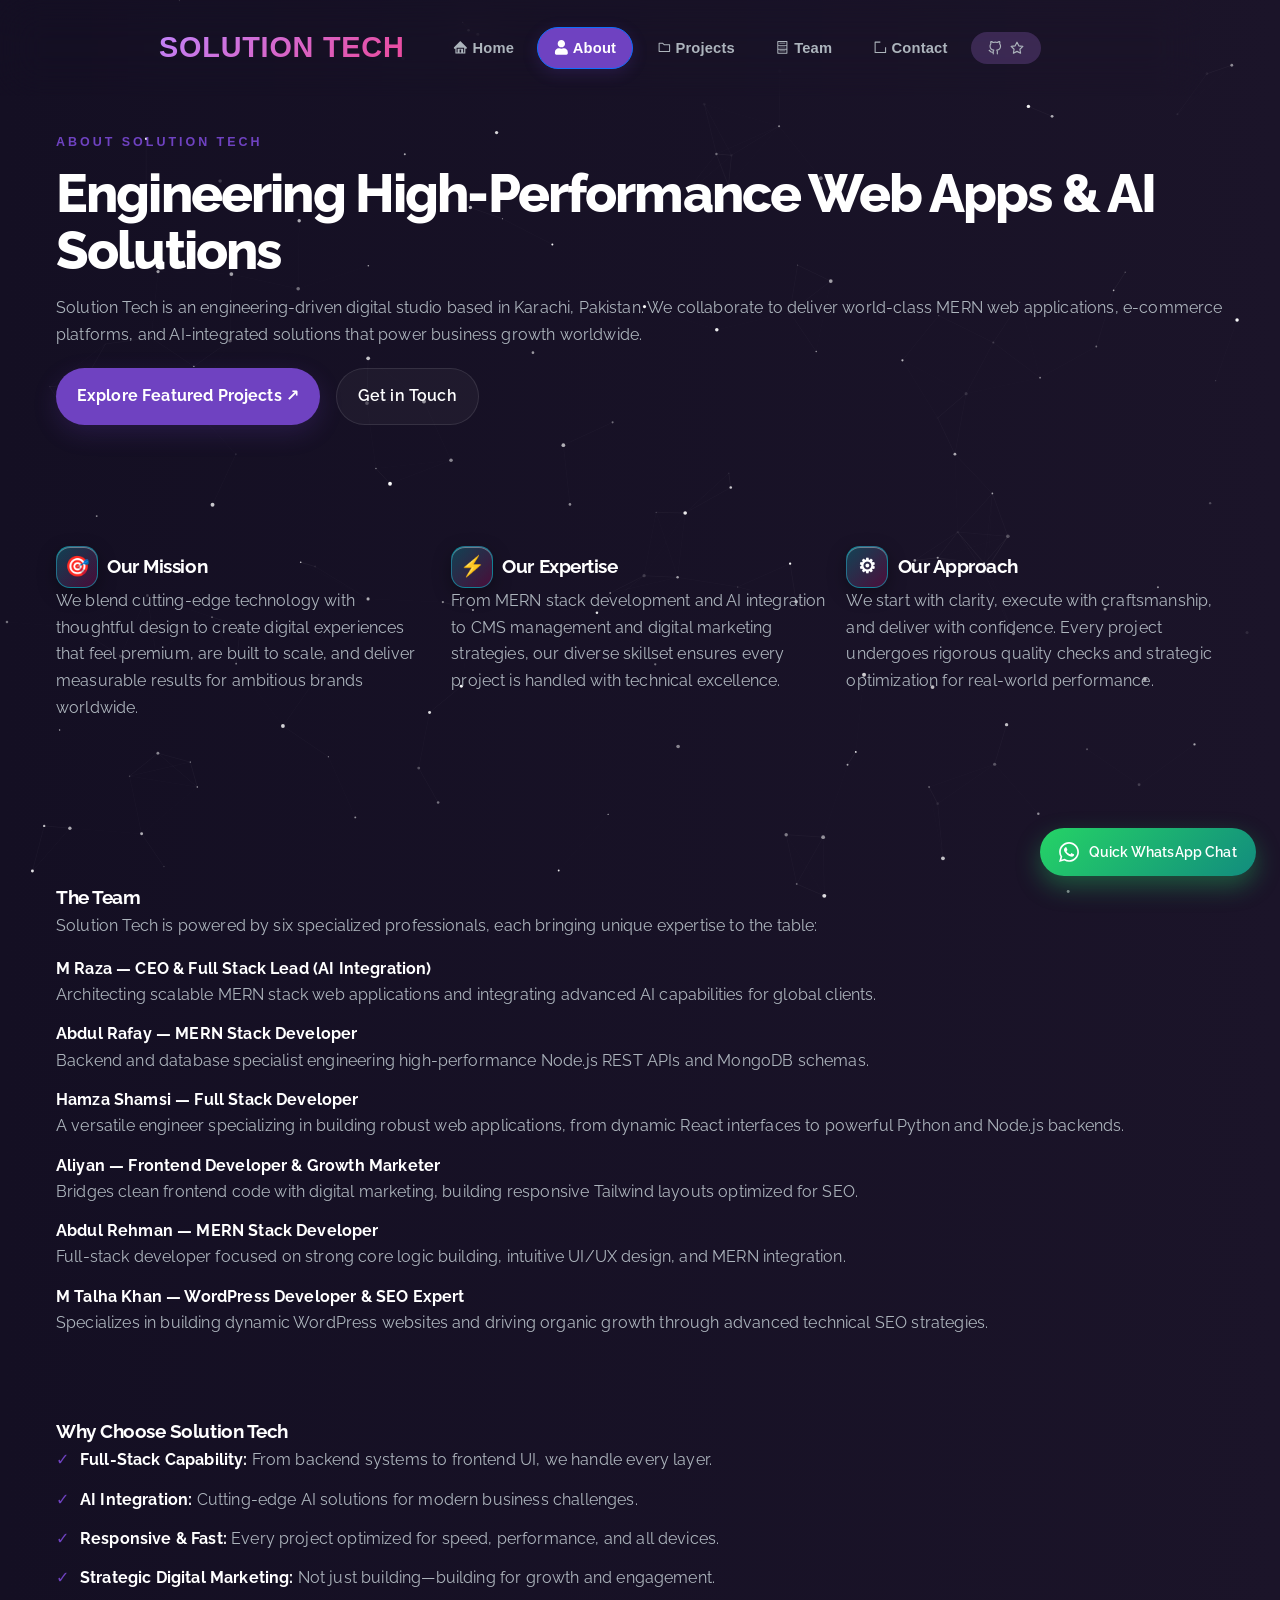
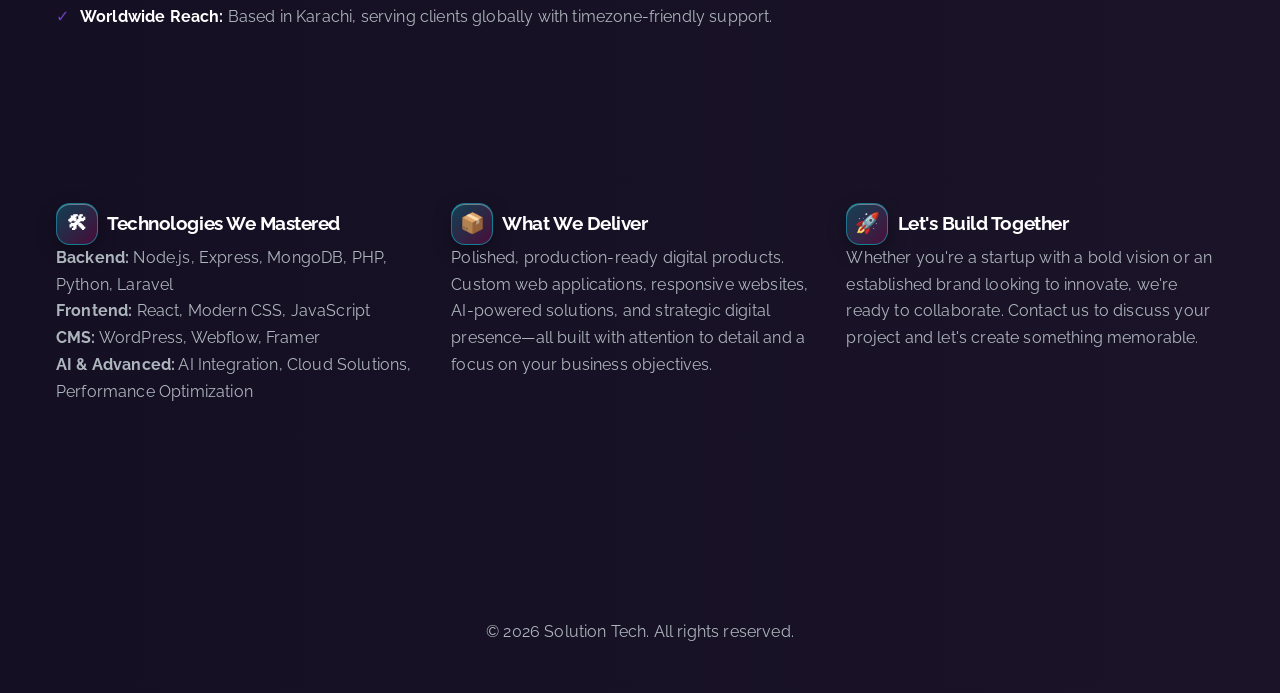
==== about.html @ 37e16cb3 "Major UI Overhaul: Premium SVGs, dynamic project screenshots, removed boxes, text updates" ====
<!DOCTYPE html>
<html lang="en">
  <head>
    <meta charset="UTF-8" />
    <meta name="viewport" content="width=device-width, initial-scale=1.0" />
    <meta name="description" content="Learn more about Solution Tech and the way we build thoughtful digital experiences." />
    <title>Solution Tech | About</title>
    <link rel="stylesheet" href="main-v2.css" />
  </head>
  <body>
    <canvas id="particleCanvas"></canvas>
    <div class="aurora aurora-one"></div>
    <div class="aurora aurora-two"></div>
    <div class="cursor-glow" aria-hidden="true"></div>

    <header class="site-header">
      <a href="index.html" class="brand">
        <span class="brand-text">Solution Tech</span>
      </a>
      <button class="mobile-nav-toggle" aria-label="Toggle navigation menu">
        <svg width="24" height="24" viewBox="0 0 24 24" fill="none" stroke="currentColor" stroke-width="2" stroke-linecap="round" stroke-linejoin="round"><line x1="3" y1="12" x2="21" y2="12"></line><line x1="3" y1="6" x2="21" y2="6"></line><line x1="3" y1="18" x2="21" y2="18"></line></svg>
      </button>
      <nav class="site-nav" aria-label="Primary navigation">
        <a href="index.html"><svg stroke="currentColor" fill="currentColor" stroke-width="0" viewBox="0 0 1024 1024" height="1em" width="1em" xmlns="http://www.w3.org/2000/svg" style="margin-bottom: -2px;"><path d="M946.5 505L560.1 118.8l-25.9-25.9a31.5 31.5 0 0 0-44.4 0L77.5 505a63.9 63.9 0 0 0-18.8 46c.4 35.2 29.7 63.3 64.9 63.3h42.5V940h691.8V614.3h43.4c17.1 0 33.2-6.7 45.3-18.8a63.6 63.6 0 0 0 18.7-45.3c0-17-6.7-33.1-18.8-45.2zM568 868H456V664h112v204zM704 868V614.3H320V868h-72V536h528v332h-72z"></path></svg> Home</a>
        <a href="about.html" class="active"><svg stroke="currentColor" fill="currentColor" stroke-width="0" viewBox="0 0 448 512" height="1em" width="1em" xmlns="http://www.w3.org/2000/svg" style="margin-bottom: -2px;"><path d="M224 256c70.7 0 128-57.3 128-128S294.7 0 224 0 96 57.3 96 128s57.3 128 128 128zm89.6 32h-16.7c-22.2 10.2-46.9 16-72.9 16s-50.6-5.8-72.9-16h-16.7C60.2 288 0 348.2 0 422.4V464c0 26.5 21.5 48 48 48h352c26.5 0 48-21.5 48-48v-41.6c0-74.2-60.2-134.4-134.4-134.4z"></path></svg> About</a>
        <a href="projects.html"><svg stroke="currentColor" fill="currentColor" stroke-width="0" viewBox="0 0 1024 1024" height="1em" width="1em" xmlns="http://www.w3.org/2000/svg" style="margin-bottom: -2px;"><path d="M880 298.4H521L403.7 186.2a8.15 8.15 0 0 0-5.5-2.2H144c-17.7 0-32 14.3-32 32v592c0 17.7 14.3 32 32 32h736c17.7 0 32-14.3 32-32V330.4c0-17.7-14.3-32-32-32zM840 768H184V256h188.5l119.6 114.4H840V768z"></path></svg> Projects</a>
        <a href="team.html"><svg stroke="currentColor" fill="currentColor" stroke-width="0" viewBox="0 0 1024 1024" height="1em" width="1em" xmlns="http://www.w3.org/2000/svg" style="margin-bottom: -2px;"><path d="M832 64H192c-17.7 0-32 14.3-32 32v832c0 17.7 14.3 32 32 32h640c17.7 0 32-14.3 32-32V96c0-17.7-14.3-32-32-32zm-600 72h560v208H232V136zm560 480H232V408h560v208zm0 272H232V680h560v208zM304 240h416v-48H304v48zm0 272h416v-48H304v48zm0 272h416v-48H304v48z"></path></svg> Team</a>
        <a href="contact.html"><svg stroke="currentColor" fill="currentColor" stroke-width="0" viewBox="0 0 1024 1024" height="1em" width="1em" xmlns="http://www.w3.org/2000/svg" style="margin-bottom: -2px;"><path d="M904 512h-56c-4.4 0-8 3.6-8 8v320H184V184h320c4.4 0 8-3.6 8-8v-56c0-4.4-3.6-8-8-8H144c-17.7 0-32 14.3-32 32v736c0 17.7 14.3 32 32 32h736c17.7 0 32-14.3 32-32V520c0-4.4-3.6-8-8-8z"></path></svg> Contact</a>
        <a href="https://github.com/raoraza12" target="_blank" class="fork-btn">
          <svg width="14" height="14" viewBox="0 0 24 24" fill="none" stroke="currentColor" stroke-width="2" stroke-linecap="round" stroke-linejoin="round"><path d="M9 19c-5 1.5-5-2.5-7-3m14 6v-3.87a3.37 3.37 0 0 0-.94-2.61c3.14-.35 6.44-1.54 6.44-7A5.44 5.44 0 0 0 20 4.77 5.07 5.07 0 0 0 19.91 1S18.73.65 16 2.48a13.38 13.38 0 0 0-7 0C6.27.65 5.09 1 5.09 1A5.07 5.07 0 0 0 5 4.77a5.44 5.44 0 0 0-1.5 3.78c0 5.42 3.3 6.61 6.44 7A3.37 3.37 0 0 0 9 18.13V22"></path></svg>
          <svg width="14" height="14" viewBox="0 0 24 24" fill="none" stroke="currentColor" stroke-width="2" stroke-linecap="round" stroke-linejoin="round"><polygon points="12 2 15.09 8.26 22 9.27 17 14.14 18.18 21.02 12 17.77 5.82 21.02 7 14.14 2 9.27 8.91 8.26 12 2"></polygon></svg>
        </a>
      </nav>
    </header>

    <main class="page-shell">
      <section class="reveal">
        <p class="eyebrow">About Solution Tech</p>
        <h1 class="page-title">Engineering High-Performance Web Apps & AI Solutions</h1>
        <p class="hero-text">Solution Tech is an engineering-driven digital studio based in Karachi, Pakistan. We collaborate to deliver world-class MERN web applications, e-commerce platforms, and AI-integrated solutions that power business growth worldwide.</p>
        <div class="hero-actions" style="margin-top: 1.2rem;">
          <a href="projects.html" class="btn btn-primary">Explore Featured Projects ↗</a>
          <a href="contact.html" class="btn btn-secondary">Get in Touch</a>
        </div>
      </section>

      <section class="info-grid reveal">
        <article class="info-card">
          <h3><span class="card-icon">🎯</span> Our Mission</h3>
          <p>We blend cutting-edge technology with thoughtful design to create digital experiences that feel premium, are built to scale, and deliver measurable results for ambitious brands worldwide.</p>
        </article>
        <article class="info-card">
          <h3><span class="card-icon">⚡</span> Our Expertise</h3>
          <p>From MERN stack development and AI integration to CMS management and digital marketing strategies, our diverse skillset ensures every project is handled with technical excellence.</p>
        </article>
        <article class="info-card">
          <h3><span class="card-icon">⚙</span> Our Approach</h3>
          <p>We start with clarity, execute with craftsmanship, and deliver with confidence. Every project undergoes rigorous quality checks and strategic optimization for real-world performance.</p>
        </article>
      </section>

      <section class="detail-section reveal">
        <article class="detail-card">
          <h3>The Team</h3>
          <p>Solution Tech is powered by six specialized professionals, each bringing unique expertise to the table:</p>
          <ul style="list-style: none; padding: 0; margin-top: 1rem; color: var(--muted);">
            <li style="margin-bottom: 0.8rem;"><strong style="color: var(--text);">M Raza — CEO & Full Stack Lead (AI Integration)</strong><br/>Architecting scalable MERN stack web applications and integrating advanced AI capabilities for global clients.</li>
            <li style="margin-bottom: 0.8rem;"><strong style="color: var(--text);">Abdul Rafay — MERN Stack Developer</strong><br/>Backend and database specialist engineering high-performance Node.js REST APIs and MongoDB schemas.</li>
            <li style="margin-bottom: 0.8rem;"><strong style="color: var(--text);">Hamza Shamsi — Full Stack Developer</strong><br/>A versatile engineer specializing in building robust web applications, from dynamic React interfaces to powerful Python and Node.js backends.</li>
            <li style="margin-bottom: 0.8rem;"><strong style="color: var(--text);">Aliyan — Frontend Developer & Growth Marketer</strong><br/>Bridges clean frontend code with digital marketing, building responsive Tailwind layouts optimized for SEO.</li>
            <li style="margin-bottom: 0.8rem;"><strong style="color: var(--text);">Abdul Rehman — MERN Stack Developer</strong><br/>Full-stack developer focused on strong core logic building, intuitive UI/UX design, and MERN integration.</li>
            <li><strong style="color: var(--text);">M Talha Khan — WordPress Developer & SEO Expert</strong><br/>Specializes in building dynamic WordPress websites and driving organic growth through advanced technical SEO strategies.</li>
          </ul>
        </article>
        <article class="detail-card">
          <h3>Why Choose Solution Tech</h3>
          <ul style="list-style: none; padding: 0; color: var(--muted);">
            <li style="margin-bottom: 0.8rem; padding-left: 1.5rem; position: relative;"><span style="position: absolute; left: 0; color: var(--accent);">✓</span> <strong style="color: var(--text);">Full-Stack Capability:</strong> From backend systems to frontend UI, we handle every layer.</li>
            <li style="margin-bottom: 0.8rem; padding-left: 1.5rem; position: relative;"><span style="position: absolute; left: 0; color: var(--accent);">✓</span> <strong style="color: var(--text);">AI Integration:</strong> Cutting-edge AI solutions for modern business challenges.</li>
            <li style="margin-bottom: 0.8rem; padding-left: 1.5rem; position: relative;"><span style="position: absolute; left: 0; color: var(--accent);">✓</span> <strong style="color: var(--text);">Responsive & Fast:</strong> Every project optimized for speed, performance, and all devices.</li>
            <li style="margin-bottom: 0.8rem; padding-left: 1.5rem; position: relative;"><span style="position: absolute; left: 0; color: var(--accent);">✓</span> <strong style="color: var(--text);">Strategic Digital Marketing:</strong> Not just building—building for growth and engagement.</li>
            <li style="margin-bottom: 0.8rem; padding-left: 1.5rem; position: relative;"><span style="position: absolute; left: 0; color: var(--accent);">✓</span> <strong style="color: var(--text);">Worldwide Reach:</strong> Based in Karachi, serving clients globally with timezone-friendly support.</li>
          </ul>
        </article>
      </section>

      <section class="info-grid reveal">
        <article class="info-card">
          <h3><span class="card-icon">🛠</span> Technologies We Mastered</h3>
          <p><strong>Backend:</strong> Node.js, Express, MongoDB, PHP, Python, Laravel<br/><strong>Frontend:</strong> React, Modern CSS, JavaScript<br/><strong>CMS:</strong> WordPress, Webflow, Framer<br/><strong>AI & Advanced:</strong> AI Integration, Cloud Solutions, Performance Optimization</p>
        </article>
        <article class="info-card">
          <h3><span class="card-icon">📦</span> What We Deliver</h3>
          <p>Polished, production-ready digital products. Custom web applications, responsive websites, AI-powered solutions, and strategic digital presence—all built with attention to detail and a focus on your business objectives.</p>
        </article>
        <article class="info-card">
          <h3><span class="card-icon">🚀</span> Let's Build Together</h3>
          <p>Whether you're a startup with a bold vision or an established brand looking to innovate, we're ready to collaborate. Contact us to discuss your project and let's create something memorable.</p>
        </article>
      </section>
    </main>

    <footer class="site-footer">
      <p>© <span id="year"></span> Solution Tech. All rights reserved.</p>
    </footer>

    <!-- Floating WhatsApp Button -->
    <a href="https://wa.me/923292179603?text=Hi%20Solution%20Tech,%20I%20want%20to%20discuss%20a%20project" target="_blank" class="whatsapp-float" aria-label="Chat on WhatsApp">
      <svg class="whatsapp-icon" viewBox="0 0 24 24">
        <path d="M.057 24l1.687-6.163c-1.041-1.804-1.588-3.849-1.587-5.946.003-6.556 5.338-11.891 11.893-11.891 3.181.001 6.167 1.24 8.413 3.488 2.245 2.248 3.481 5.236 3.48 8.414-.003 6.557-5.338 11.892-11.893 11.892-1.99-.001-3.951-.5-5.688-1.448l-6.305 1.654zm6.597-3.807c1.676.995 3.276 1.591 5.392 1.592 5.448 0 9.886-4.434 9.889-9.885.002-5.462-4.415-9.89-9.881-9.892-5.452 0-9.887 4.434-9.889 9.884-.001 2.225.651 3.891 1.746 5.634l-.999 3.648 3.742-.981zm11.387-5.464c-.074-.124-.272-.198-.57-.347-.297-.149-1.758-.868-2.031-.967-.272-.099-.47-.149-.669.149-.198.297-.768.967-.941 1.165-.173.198-.347.223-.644.074-.297-.149-1.255-.462-2.39-1.475-.883-.788-1.48-1.761-1.653-2.059-.173-.297-.018-.458.13-.606.134-.133.297-.347.446-.521.151-.172.2-.296.3-.495.099-.198.05-.372-.025-.521-.075-.148-.669-1.611-.916-2.206-.242-.579-.487-.501-.669-.51l-.57-.01c-.198 0-.52.074-.792.372s-1.04 1.016-1.04 2.479 1.065 2.876 1.213 3.074c.149.198 2.095 3.2 5.076 4.487.709.306 1.263.489 1.694.626.712.226 1.36.194 1.872.118.571-.085 1.758-.719 2.006-1.413.248-.695.248-1.29.173-1.414z"/>
      </svg>
      <span>Quick WhatsApp Chat</span>
    </a>

    <script src="app.js"></script>
  </body>
</html>
---- main-v2.css ----
@import url('https://fonts.googleapis.com/css2?family=Raleway:wght@300;400;500;600;700;800&display=swap');

:root {
  color-scheme: dark;
  --bg: #140f23;
  --bg-soft: rgba(255, 255, 255, 0.05);
  --panel: rgba(255, 255, 255, 0.03);
  --text: #ffffff;
  --muted: #adb5bd;
  --accent: #6f42c1;
  --accent-strong: #0d6efd;
  --accent-purple: #6f42c1;
  --border: rgba(255, 255, 255, 0.1);
  --border-glow: rgba(111, 66, 193, 0.2);
  --shadow: 0 10px 30px rgba(0, 0, 0, 0.4);
  --max-width: 1200px;
}

* {
  box-sizing: border-box;
  margin: 0;
  padding: 0;
}

html {
  scroll-behavior: smooth;
}

/* --- Smooth Custom Scrollbar --- */
::-webkit-scrollbar {
  width: 10px;
}
::-webkit-scrollbar-track {
  background: #030509;
}
::-webkit-scrollbar-thumb {
  background: linear-gradient(180deg, var(--accent), var(--accent-strong));
  border-radius: 999px;
  border: 2px solid var(--bg);
}
::-webkit-scrollbar-thumb:hover {
  background: var(--accent);
}

/* --- Smooth Reveal Animations --- */
.reveal {
  opacity: 0;
  transform: translateY(28px);
  transition: opacity 0.75s cubic-bezier(0.16, 1, 0.3, 1), transform 0.75s cubic-bezier(0.16, 1, 0.3, 1);
  will-change: opacity, transform;
}

.reveal.visible {
  opacity: 1;
  transform: translateY(0);
}

.hero-card,
.info-card,
.detail-card,
.project-card,
.team-card,
.contact-card {
  background: transparent;
  border: none;
  border: 1px solid var(--border);
  box-shadow: none;
  border-radius: 0;
  padding: 1.8rem 0.5rem;
  transition: transform 0.4s ease, border-color 0.4s ease;
}

.hero-card:hover,
.info-card:hover,
.detail-card:hover,
.project-card:hover,
.team-card:hover,
.contact-card:hover {
  transform: translateY(-4px);
  border-bottom-color: #00f2fe;
  background: transparent;
  box-shadow: none;
}

body {
  font-family: 'Raleway', system-ui, -apple-system, sans-serif;
  letter-spacing: 0.01em;
  -webkit-font-smoothing: antialiased;
  text-rendering: optimizeLegibility;
  padding-bottom: 1rem;
  background-image: linear-gradient(270deg, #1b1429, #140f23);
  color: var(--text);
  min-height: 100vh;
  line-height: 1.65;
  overflow-x: hidden;
  position: relative;
}

body::before,
body::after {
  content: none;
}

#particleCanvas {
  position: fixed;
  inset: 0;
  width: 100vw;
  height: 100vh;
  pointer-events: none;
  z-index: 0;
}

.aurora {
  display: none;
}

.aurora-one {
  width: 320px;
  height: 320px;
  background: rgba(0, 216, 255, 0.14);
  top: -8%;
  right: 6%;
}

.aurora-two {
  width: 360px;
  height: 360px;
  background: rgba(255, 94, 153, 0.1);
  bottom: -10%;
  left: -6%;
  animation-delay: 1.8s;
}

.cursor-glow {
  display: none;
}

.site-header,
.page-shell,
.site-footer {
  position: relative;
  z-index: 1;
}

.site-header {
  display: flex;
  justify-content: center;
  align-items: center;
  gap: 2rem;
  padding: 0.6rem 1.6rem;
  margin: 1.2rem auto 0;
  width: fit-content;
  max-width: min(var(--max-width), calc(100% - 2rem));
  position: sticky;
  top: 1.1rem;
  z-index: 100;
  border-radius: 999px;
  backdrop-filter: blur(22px);
  -webkit-backdrop-filter: blur(22px);
  background: rgba(6, 10, 20, 0.9);
  border: 1px solid rgba(0, 242, 254, 0.35);
  box-shadow: 0 20px 50px rgba(0, 0, 0, 0.6), 0 0 35px rgba(0, 242, 254, 0.2), inset 0 1px 0 rgba(255, 255, 255, 0.18);
  transition: all 0.35s cubic-bezier(0.16, 1, 0.3, 1);
}

.brand {
  display: inline-flex;
  align-items: center;
  gap: 0.75rem;
  font-weight: 800;
  letter-spacing: 0.05em;
  text-transform: uppercase;
  color: var(--text);
  text-decoration: none;
  font-size: 0.98rem;
  font-family: 'Space Grotesk', 'Outfit', sans-serif;
}

.brand-logo {
  width: 38px;
  height: 38px;
  object-fit: contain;
  border-radius: 10px;
  box-shadow: 0 6px 18px rgba(0, 242, 254, 0.3);
  transition: transform 0.3s ease;
}

.brand:hover .brand-logo {
  transform: rotate(-8deg) scale(1.1);
}

.site-nav {
  display: flex;
  align-items: center;
  gap: 0.4rem;
}

.site-nav a {
  color: var(--muted);
  text-decoration: none;
  padding: 0.5rem 1rem;
  border-radius: 999px;
  font-size: 0.92rem;
  font-weight: 600;
  font-family: 'Plus Jakarta Sans', sans-serif;
  transition: all 0.25s cubic-bezier(0.16, 1, 0.3, 1);
  border: 1px solid transparent;
}

.site-nav a:hover {
  color: var(--text);
  background: rgba(255, 255, 255, 0.08);
  border-color: rgba(0, 242, 254, 0.2);
  transform: translateY(-1px);
}

.site-nav a.active {
  color: #ffffff;
  background: var(--accent);
  border-color: var(--accent-strong);
  box-shadow: 0 4px 16px var(--border-glow);
}

.page-shell {
  width: min(var(--max-width), calc(100% - 2rem));
  margin: 0 auto;
  padding: 2.4rem 0 3rem;
  max-width: 100%;
}

.hero {
  display: grid;
  grid-template-columns: 1.15fr 0.85fr;
  gap: 2rem;
  align-items: center;
  min-height: 78vh;
  padding: 1rem 0 2rem;
  width: 100%;
}

.eyebrow,
.card-badge,
.project-tag,
.skill-tag {
  font-family: 'Space Grotesk', 'Plus Jakarta Sans', sans-serif;
  font-weight: 600;
}

.eyebrow {
  display: inline-block;
  font-size: 0.78rem;
  text-transform: uppercase;
  letter-spacing: 0.24em;
  color: var(--accent);
  margin-bottom: 0.8rem;
}

.hero h1,
.page-title {
  font-family: 'Raleway', sans-serif;
  font-size: clamp(2.1rem, 4.2vw, 3.3rem);
  line-height: 1.08;
  margin-bottom: 1rem;
  font-weight: 800;
  letter-spacing: -0.035em;
  color: #ffffff;
}

h1,
h2,
h3,
h4 {
  font-family: 'Raleway', sans-serif;
  font-weight: 700;
  letter-spacing: -0.025em;
}

p {
  font-size: 1rem;
  font-weight: 400;
}

.hero-text,
.info-card p,
.detail-card p,
.project-card p,
.team-card p,
.contact-card p,
.contact-card textarea,
.contact-card input {
  color: var(--muted);
  font-size: 1.02rem;
}

.hero-actions {
  display: flex;
  gap: 1rem;
  margin: 1.4rem 0 1.2rem;
  flex-wrap: wrap;
}

.btn {
  display: inline-flex;
  align-items: center;
  justify-content: center;
  padding: 0.9rem 1.3rem;
  min-height: 46px;
  border-radius: 999px;
  text-decoration: none;
  font-weight: 600;
  border: 1px solid transparent;
  transition: transform 0.22s ease, box-shadow 0.22s ease, border-color 0.22s ease, background 0.22s ease, filter 0.22s ease;
  will-change: transform, box-shadow;
}

.btn:hover {
  transform: translateY(-2px) scale(1.01);
  box-shadow: 0 10px 24px rgba(0, 216, 255, 0.16);
  filter: brightness(1.03);
}

.btn:focus-visible {
  outline: 2px solid rgba(0, 216, 255, 0.4);
  outline-offset: 3px;
}

.btn-primary {
  background: var(--accent);
  color: #ffffff;
  font-weight: 700;
  border: none;
  box-shadow: 0 8px 25px var(--border-glow);
}

.btn-primary:hover {
  background: var(--accent-strong);
}

.btn-secondary {
  border-color: var(--border);
  color: var(--text);
  background: rgba(255, 255, 255, 0.04);
}

.btn-secondary:hover {
  background: rgba(255, 255, 255, 0.08);
  border-color: var(--accent);
}

@keyframes buttonPulse {
  0%, 100% {
    box-shadow: 0 0 16px var(--border-glow);
  }
  50% {
    box-shadow: 0 0 24px rgba(111, 66, 193, 0.4);
  }
}

.hero-card,
.info-card,
.detail-card,
.project-card,
.team-card,
.contact-card {
  background: var(--panel);
  border: 1px solid var(--border);
  box-shadow: var(--shadow);
  border-radius: 24px;
  backdrop-filter: blur(16px);
  transition: transform 0.3s ease, box-shadow 0.3s ease, border-color 0.3s ease, background 0.3s ease;
}

.hero-card {
  padding: 1.7rem;
}

.hero-visual-card {
  padding: 0;
  overflow: hidden;
}

.hero-visual {
  display: block;
  width: 100%;
  height: 260px;
  object-fit: cover;
  border-bottom: 1px solid rgba(255, 255, 255, 0.08);
  filter: saturate(1.1) contrast(1.05);
}

.hero-visual-card {
  box-shadow: 0 20px 45px rgba(0, 0, 0, 0.35), 0 0 28px rgba(0, 216, 255, 0.12);
}

.hero-card-content {
  padding: 1.7rem;
}

.card-badge {
  display: inline-block;
  font-size: 0.76rem;
  text-transform: uppercase;
  letter-spacing: 0.22em;
  color: var(--accent);
  margin-bottom: 0.8rem;
}

.card-icon,
.project-icon,
.feature-icon {
  display: inline-flex;
  align-items: center;
  justify-content: center;
  width: 2.6rem;
  height: 2.6rem;
  border-radius: 14px;
  background: linear-gradient(135deg, rgba(0, 242, 254, 0.22), rgba(255, 0, 127, 0.22));
  border: 1px solid rgba(0, 242, 254, 0.4);
  color: #ffffff;
  box-shadow: 0 6px 18px rgba(0, 0, 0, 0.35), inset 0 1px 0 rgba(255, 255, 255, 0.35);
  font-size: 1.25rem;
  flex-shrink: 0;
  transition: transform 0.35s cubic-bezier(0.34, 1.56, 0.64, 1), border-color 0.35s ease, box-shadow 0.35s ease;
}

.project-card:hover .project-icon {
  transform: scale(1.18) rotate(-6deg);
  border-color: #00f2fe;
  box-shadow: 0 8px 22px rgba(0, 242, 254, 0.45), inset 0 1px 0 rgba(255, 255, 255, 0.5);
}

.card-media {
  display: block;
  width: 100%;
  height: 180px;
  object-fit: cover;
  border-radius: 16px;
  margin-bottom: 1rem;
  border: 1px solid rgba(255,255,255,0.08);
  filter: saturate(1.04) contrast(1.03) brightness(0.95);
}

.hero-card h3,
.info-card h3,
.project-card h3 {
  display: flex;
  align-items: center;
  gap: 0.6rem;
}

.feature-list {
  list-style: none;
  display: grid;
  gap: 0.75rem;
  margin-top: 1rem;
}

.feature-list li {
  padding-left: 1rem;
  position: relative;
}

.feature-list li::before {
  content: "✦";
  position: absolute;
  left: 0;
  color: var(--accent);
  font-size: 0.9rem;
}

.info-grid,
.project-grid,
.team-grid,
.stats-grid,
.services-grid,
.process-grid,
.testimonial-grid {
  display: grid;
  gap: 1.1rem;
  margin-top: 1.2rem;
}

.info-grid {
  grid-template-columns: repeat(3, minmax(0, 1fr));
}

.stats-grid {
  grid-template-columns: repeat(4, minmax(0, 1fr));
}

.services-grid {
  grid-template-columns: repeat(2, minmax(0, 1fr));
}

.process-grid {
  grid-template-columns: repeat(4, minmax(0, 1fr));
}

.testimonial-grid {
  grid-template-columns: repeat(2, minmax(0, 1fr));
}

.project-grid {
  grid-template-columns: repeat(auto-fit, minmax(280px, 1fr));
  align-items: stretch;
}

.team-grid {
  grid-template-columns: repeat(3, minmax(0, 1fr));
}

.info-card,
.project-card,
.team-card,
.detail-card,
.stat-card,
.service-card,
.process-card,
.testimonial-card {
  padding: 1.3rem;
  transition: transform 0.2s ease, border-color 0.2s ease;
}

.info-card:hover,
.project-card:hover,
.team-card:hover,
.detail-card:hover,
.stat-card:hover,
.service-card:hover,
.process-card:hover,
.testimonial-card:hover {
  transform: translateY(-3px);
  border-color: rgba(99, 231, 163, 0.38);
  box-shadow: 0 12px 32px rgba(0, 0, 0, 0.24), 0 0 20px rgba(99, 231, 163, 0.1), inset 0 1px 0 rgba(99, 231, 163, 0.16);
  background: rgba(0, 216, 255, 0.05);
}

.section-block,
.projects-intro,
.cta-banner {
  padding: 1.2rem 1.25rem 1.3rem;
  border: 1px solid var(--border);
  border-radius: 24px;
  background: linear-gradient(135deg, rgba(0, 216, 255, 0.14), rgba(255, 94, 153, 0.1));
  box-shadow: var(--shadow);
  margin-top: 1.4rem;
}

.section-header {
  margin-bottom: 0.7rem;
}

.section-header h2 {
  font-size: clamp(1.4rem, 2vw, 1.8rem);
}

.stat-card {
  text-align: center;
}

.stat-card strong {
  display: block;
  font-size: 1.5rem;
  color: var(--accent);
  margin-bottom: 0.25rem;
}

.service-card,
.process-card,
.testimonial-card {
  position: relative;
}

.process-card span {
  display: inline-block;
  font-size: 0.8rem;
  font-weight: 700;
  color: var(--accent);
  margin-bottom: 0.5rem;
  letter-spacing: 0.2em;
  text-transform: uppercase;
}

.testimonial-card p {
  margin-bottom: 0.8rem;
  font-style: italic;
}

.cta-banner {
  display: flex;
  align-items: center;
  justify-content: space-between;
  gap: 1rem;
  background: linear-gradient(135deg, rgba(0, 216, 255, 0.18), rgba(255, 94, 153, 0.14));
}

.projects-badges {
  display: flex;
  flex-wrap: wrap;
  gap: 0.55rem;
  margin-top: 1rem;
}

.project-pill {
  display: inline-flex;
  align-items: center;
  padding: 0.38rem 0.7rem;
  border-radius: 999px;
  font-size: 0.78rem;
  letter-spacing: 0.12em;
  text-transform: uppercase;
  color: var(--accent);
  background: rgba(0, 216, 255, 0.12);
  border: 1px solid rgba(0, 216, 255, 0.2);
}

.project-card {
  position: relative;
  overflow: hidden;
  display: flex;
  flex-direction: column;
  gap: 0.75rem;
  min-height: 100%;
}

.project-media-wrap {
  padding: 0.6rem;
  border-radius: 22px;
  background: linear-gradient(135deg, rgba(0,216,255,0.14), rgba(255,94,153,0.12));
  border: 1px solid rgba(255,255,255,0.1);
  margin-bottom: 0.55rem;
}

.project-media {
  display: block;
  width: 100%;
  height: 210px;
  object-fit: cover;
  border-radius: 16px;
  border: 1px solid rgba(255,255,255,0.12);
  box-shadow: 0 14px 30px rgba(0, 0, 0, 0.28), inset 0 1px 0 rgba(255,255,255,0.06);
  background: linear-gradient(135deg, rgba(0,216,255,0.08), rgba(255,94,153,0.08));
}

.project-card-featured {
  padding: 1rem;
}

.project-tech {
  font-size: 0.9rem;
  color: var(--muted);
  margin: 0.45rem 0 0.2rem;
  line-height: 1.6;
}

.project-tech strong {
  color: var(--text);
}

.project-card::before {
  content: "";
  position: absolute;
  inset: 0;
  background: linear-gradient(135deg, rgba(0, 216, 255, 0.14), transparent 45%, rgba(255, 94, 153, 0.12));
  pointer-events: none;
}

.project-card > * {
  position: relative;
  z-index: 1;
}

.project-tag {
  display: inline-block;
  font-size: 0.78rem;
  letter-spacing: 0.2em;
  text-transform: uppercase;
  color: var(--accent);
  margin-bottom: 0.2rem;
}

.project-card h3 {
  font-size: 1.08rem;
}

.project-card p {
  font-size: 0.95rem;
}

.project-card .project-link {
  margin-top: auto;
  font-weight: 600;
  color: var(--text);
  text-decoration: none;
  display: inline-flex;
  align-items: center;
  gap: 0.4rem;
  padding: 0.7rem 0.95rem;
  border-radius: 999px;
  background: linear-gradient(135deg, rgba(0,216,255,0.16), rgba(255,94,153,0.16));
  border: 1px solid rgba(255,255,255,0.12);
  width: fit-content;
  transition: transform 0.2s ease, box-shadow 0.2s ease, background 0.2s ease;
}

.project-card .project-link:hover {
  color: var(--accent-strong);
  transform: translateY(-2px);
  box-shadow: 0 8px 20px rgba(0, 0, 0, 0.2);
  background: linear-gradient(135deg, rgba(0,216,255,0.22), rgba(255,94,153,0.22));
}

.project-meta {
  margin-top: 0.95rem;
  color: var(--accent);
  font-size: 0.92rem;
}

.avatar {
  width: 46px;
  height: 46px;
  border-radius: 50%;
  display: grid;
  place-items: center;
  background: linear-gradient(135deg, var(--accent), var(--accent-strong));
  color: #07111d;
  font-weight: 700;
  margin-bottom: 0.9rem;
}

.avatar-logo {
  width: 46px;
  height: 46px;
  margin-bottom: 0.9rem;
  display: block;
  filter: drop-shadow(0 4px 12px rgba(74, 222, 128, 0.2));
  transition: transform 0.3s ease, filter 0.3s ease;
}

.team-card:hover .avatar-logo {
  transform: scale(1.1);
  filter: drop-shadow(0 6px 16px rgba(74, 222, 128, 0.25));
}

.role {
  color: var(--accent);
  margin: 0.15rem 0 0.45rem;
  font-weight: 600;
}

.detail-section {
  display: grid;
  gap: 1.2rem;
  grid-template-columns: 1.15fr 0.85fr;
  margin-top: 1rem;
}

.contact-card {
  padding: 1.4rem;
}

form {
  display: grid;
  gap: 1rem;
}

select {
  width: 100%;
  padding: 0.88rem 1rem;
  border-radius: 14px;
  border: 1px solid var(--border);
  background: rgba(15, 23, 42, 0.95);
  color: var(--text);
  font: inherit;
  font-size: 0.98rem;
  transition: border-color 0.2s ease, box-shadow 0.2s ease;
  cursor: pointer;
}

select:focus {
  outline: 2px solid rgba(0, 242, 254, 0.28);
  border-color: var(--accent);
  box-shadow: 0 0 0 4px rgba(0, 242, 254, 0.12);
}

.contact-info-block {
  display: flex;
  flex-direction: column;
  gap: 1.1rem;
  margin-top: 1rem;
}

.contact-info-item {
  display: flex;
  align-items: flex-start;
  gap: 1rem;
  padding: 1.1rem;
  border-radius: 18px;
  background: rgba(255, 255, 255, 0.03);
  border: 1px solid rgba(0, 242, 254, 0.18);
  transition: transform 0.3s ease, border-color 0.3s ease, box-shadow 0.3s ease;
}

.contact-info-item:hover {
  transform: translateY(-3px);
  border-color: #00f2fe;
  box-shadow: 0 10px 24px rgba(0, 0, 0, 0.3), 0 0 16px rgba(0, 242, 254, 0.15);
}

input,
textarea {
  width: 100%;
  padding: 0.88rem 1rem;
  border-radius: 14px;
  border: 1px solid var(--border);
  background: rgba(255,255,255,0.05);
  color: var(--text);
  font: inherit;
  font-size: 0.98rem;
  transition: border-color 0.2s ease, box-shadow 0.2s ease, background 0.2s ease;
}

input:focus,
textarea:focus {
  outline: 2px solid rgba(125,211,252,0.28);
  border-color: var(--accent);
  box-shadow: 0 0 0 4px rgba(0, 216, 255, 0.12);
  background: rgba(255,255,255,0.07);
}

.site-footer {
  padding: 0.8rem 0 2rem;
  color: var(--muted);
  text-align: center;
  width: min(var(--max-width), calc(100% - 2rem));
  margin: 0 auto;
}

.form-status {
  min-height: 1.2rem;
  margin-bottom: 0.8rem;
  font-size: 0.94rem;
  color: var(--muted);
}

.form-status.loading {
  color: var(--accent);
}

.form-status.success {
  color: #7cf2b4;
}

.form-status.error {
  color: #ff8a8a;
}

.btn:disabled {
  opacity: 0.75;
  cursor: wait;
}

.reveal {
  opacity: 0;
  transform: translateY(18px);
  transition: opacity 0.65s ease, transform 0.65s ease;
  will-change: opacity, transform;
}

.reveal.visible {
  opacity: 1;
  transform: translateY(0);
}

@keyframes driftGlow {
  0% { 
    transform: translate3d(0, 0, 0) scale(1);
    filter: blur(70px) brightness(0.9);
  }
  50% { 
    transform: translate3d(15px, -25px, 0) scale(1.08);
    filter: blur(70px) brightness(1.1);
  }
  100% { 
    transform: translate3d(0, 0, 0) scale(1);
    filter: blur(70px) brightness(0.9);
  }
}

@keyframes pulseAurora {
  0%, 100% { 
    transform: scale(1) rotate(0deg); 
    opacity: 0.28; 
  }
  25% { 
    transform: scale(1.1) rotate(90deg); 
    opacity: 0.35; 
  }
  50% { 
    transform: scale(1.15) rotate(180deg); 
    opacity: 0.32; 
  }
  75% { 
    transform: scale(1.1) rotate(270deg); 
    opacity: 0.35; 
  }
}

@keyframes neonFlicker {
  0%, 100% { 
    box-shadow: 0 0 10px rgba(0, 216, 255, 0.3), 0 0 20px rgba(255, 94, 153, 0.12);
  }
  50% { 
    box-shadow: 0 0 20px rgba(0, 216, 255, 0.45), 0 0 30px rgba(255, 94, 153, 0.2);
  }
}

@keyframes floatingParticle {
  0% { 
    transform: translateY(0) translateX(0);
    opacity: 0;
  }
  10% {
    opacity: 1;
  }
  90% {
    opacity: 1;
  }
  100% { 
    transform: translateY(-100px) translateX(50px);
    opacity: 0;
  }
}

@media (max-width: 900px) {
  .hero,
  .detail-section,
  .info-grid,
  .project-grid,
  .team-grid,
  .stats-grid,
  .services-grid,
  .process-grid,
  .testimonial-grid {
    grid-template-columns: 1fr;
  }

  .hero {
    min-height: auto;
    padding-top: 1.2rem;
  }

  .hero-visual {
    height: 220px;
  }

  .cta-banner {
    flex-direction: column;
    align-items: flex-start;
  }
}

@media (max-width: 640px) {
  .site-header {
    flex-direction: column;
    gap: 0.7rem;
    padding: 0.95rem 1rem;
    border-radius: 20px;
    top: 0.5rem;
  }

  .brand {
    justify-content: center;
    width: 100%;
  }

  .site-nav {
    justify-content: center;
    gap: 0.2rem;
    width: 100%;
  }

  .site-nav a {
    padding: 0.42rem 0.68rem;
    font-size: 0.93rem;
  }

  .page-shell {
    padding-top: 1.4rem;
    width: min(var(--max-width), calc(100% - 1.2rem));
  }

  .hero-actions {
    flex-direction: column;
    align-items: stretch;
  }

  .btn {
    width: 100%;
  }

  .hero-card,
  .info-card,
  .detail-card,
  .project-card,
  .team-card,
  .contact-card,
  .stat-card,
  .service-card,
  .process-card,
  .testimonial-card,
  .section-block,
  .projects-intro,
  .cta-banner {
    border-radius: 20px;
  }

  .cursor-glow {
    display: none;
  }
}

/* ==========================================================================
   NEW ENHANCEMENTS: Tech Marquee, Project Filters, Case Study Modal, Floating WA
   ========================================================================== */

/* --- 3D Tech Marquee Ticker --- */
.tech-marquee-section {
  margin-top: 2.2rem;
  padding: 1.6rem 0;
  overflow: hidden;
  border-top: 1px solid rgba(0, 242, 254, 0.3);
  border-bottom: 1px solid rgba(255, 0, 127, 0.3);
  background: linear-gradient(135deg, rgba(6, 11, 24, 0.7), rgba(12, 18, 36, 0.7));
  backdrop-filter: blur(4px);
  border-radius: 28px;
  position: relative;
  box-shadow: inset 0 1px 0 rgba(255, 255, 255, 0.1), 0 12px 40px rgba(0, 0, 0, 0.5);
}

.tech-marquee-track {
  display: flex;
  gap: 2rem;
  width: max-content;
  align-items: center;
  perspective: 1000px;
  animation: marqueeScroll 24s linear infinite;
}

.tech-marquee-track:hover {
  animation-play-state: paused;
}

.tech-tag-pill {
  display: inline-flex;
  align-items: center;
  justify-content: center;
  width: 70px;
  height: 70px;
  border-radius: 22px;
  background: linear-gradient(135deg, rgba(255, 255, 255, 0.08), rgba(255, 255, 255, 0.02));
  border: 1px solid rgba(0, 242, 254, 0.3);
  /* backdrop-filter: blur(16px); removed for perf */
  box-shadow: 0 10px 25px rgba(0, 0, 0, 0.4), inset 0 1px 0 rgba(255, 255, 255, 0.25), 0 0 15px rgba(0, 242, 254, 0.1);
  transition: all 0.35s cubic-bezier(0.34, 1.56, 0.64, 1);
  cursor: pointer;
  flex-shrink: 0;
  transform-style: preserve-3d;
}

.tech-tag-pill svg {
  width: 38px;
  height: 38px;
  filter: drop-shadow(0 6px 12px rgba(0, 0, 0, 0.4));
  transition: transform 0.35s ease, filter 0.35s ease;
}

.tech-tag-pill:hover {
  border-color: #00f2fe;
  transform: translateY(-8px) rotateX(10deg) rotateY(-10deg) scale(1.2);
  background: linear-gradient(135deg, rgba(0, 242, 254, 0.25), rgba(255, 0, 127, 0.2));
  box-shadow: 0 20px 40px rgba(0, 242, 254, 0.4), 0 0 25px rgba(255, 0, 127, 0.3), inset 0 1px 0 rgba(255, 255, 255, 0.4);
}

.tech-tag-pill:hover svg {
  transform: translateZ(15px) scale(1.1);
  filter: drop-shadow(0 10px 20px rgba(0, 242, 254, 0.6));
}

@keyframes marqueeScroll {
  0% { transform: translateX(0); }
  100% { transform: translateX(-50%); }
}

/* --- Project Category Filters --- */
.filter-bar {
  display: flex;
  flex-wrap: wrap;
  gap: 0.6rem;
  margin: 1.5rem 0 2rem;
  justify-content: center;
}

.filter-btn {
  padding: 0.55rem 1.2rem;
  border-radius: 999px;
  border: 1px solid var(--border);
  background: rgba(255, 255, 255, 0.04);
  color: var(--muted);
  font-size: 0.9rem;
  font-weight: 600;
  cursor: pointer;
  transition: all 0.25s ease;
}

.filter-btn:hover {
  color: var(--text);
  background: rgba(255, 255, 255, 0.08);
  border-color: rgba(0, 216, 255, 0.3);
}

.filter-btn.active {
  color: #051018;
  background: linear-gradient(135deg, #00d8ff, #ff5e99);
  border-color: transparent;
  box-shadow: 0 0 16px rgba(0, 216, 255, 0.3);
}

/* --- Case Study Modal --- */
.modal-overlay {
  position: fixed;
  inset: 0;
  background: rgba(4, 7, 14, 0.85);
  backdrop-filter: blur(12px);
  z-index: 999;
  display: grid;
  place-items: center;
  padding: 1.5rem;
  opacity: 0;
  visibility: hidden;
  transition: opacity 0.3s ease, visibility 0.3s ease;
}

.modal-overlay.active {
  opacity: 1;
  visibility: visible;
}

.modal-card {
  background: linear-gradient(135deg, rgba(12, 18, 32, 0.98), rgba(20, 28, 48, 0.98));
  border: 1px solid var(--border);
  box-shadow: 0 25px 60px rgba(0, 0, 0, 0.6), 0 0 30px rgba(0, 216, 255, 0.15);
  border-radius: 24px;
  width: min(720px, 100%);
  max-height: 88vh;
  overflow-y: auto;
  padding: 2rem;
  position: relative;
  transform: translateY(20px) scale(0.96);
  transition: transform 0.3s cubic-bezier(0.16, 1, 0.3, 1);
}

.modal-overlay.active .modal-card {
  transform: translateY(0) scale(1);
}

.modal-close {
  position: absolute;
  top: 1.2rem;
  right: 1.2rem;
  width: 36px;
  height: 36px;
  border-radius: 50%;
  border: 1px solid rgba(255, 255, 255, 0.15);
  background: rgba(255, 255, 255, 0.06);
  color: var(--text);
  font-size: 1.2rem;
  display: grid;
  place-items: center;
  cursor: pointer;
  transition: all 0.2s ease;
}

.modal-close:hover {
  background: rgba(255, 94, 153, 0.25);
  border-color: var(--accent-strong);
  color: #fff;
}

.modal-body {
  display: flex;
  flex-direction: column;
  gap: 1.2rem;
  margin-top: 0.5rem;
}

.modal-media {
  width: 100%;
  height: 240px;
  object-fit: cover;
  border-radius: 16px;
  border: 1px solid rgba(255, 255, 255, 0.1);
}

.modal-highlights {
  list-style: none;
  display: grid;
  gap: 0.6rem;
  margin: 0.5rem 0;
}

.modal-highlights li {
  padding-left: 1.4rem;
  position: relative;
  color: var(--muted);
  font-size: 0.95rem;
}

.modal-highlights li::before {
  content: "✓";
  position: absolute;
  left: 0;
  color: var(--accent);
  font-weight: bold;
}

/* --- Floating WhatsApp Button --- */
.whatsapp-float {
  position: fixed;
  bottom: 1.5rem;
  right: 1.5rem;
  z-index: 90;
  display: flex;
  align-items: center;
  gap: 0.6rem;
  padding: 0.75rem 1.2rem;
  border-radius: 999px;
  background: linear-gradient(135deg, #25D366, #128C7E);
  color: #ffffff;
  font-weight: 600;
  font-size: 0.9rem;
  text-decoration: none;
  box-shadow: 0 10px 25px rgba(37, 211, 102, 0.35);
  transition: transform 0.25s ease, box-shadow 0.25s ease;
}

.whatsapp-float:hover {
  transform: translateY(-3px) scale(1.03);
  box-shadow: 0 14px 32px rgba(37, 211, 102, 0.5);
}

.whatsapp-icon {
  width: 20px;
  height: 20px;
  fill: currentColor;
}

/* --- Team Social & Skills Badges --- */
.team-skills {
  display: flex;
  flex-wrap: wrap;
  gap: 0.4rem;
  margin: 0.8rem 0 0.4rem;
}

.skill-tag {
  font-size: 0.75rem;
  padding: 0.2rem 0.6rem;
  border-radius: 999px;
  background: rgba(0, 216, 255, 0.1);
  border: 1px solid rgba(0, 216, 255, 0.2);
  color: var(--accent);
}

.team-socials {
  display: flex;
  gap: 0.6rem;
  margin-top: 0.8rem;
}

.social-link {
  font-size: 0.82rem;
  color: var(--muted);
  text-decoration: none;
  padding: 0.3rem 0.7rem;
  border-radius: 8px;
  background: rgba(255, 255, 255, 0.05);
  border: 1px solid rgba(255, 255, 255, 0.1);
  transition: all 0.2s ease;
}

.social-link:hover {
  color: var(--text);
  border-color: var(--accent);
  background: rgba(0, 216, 255, 0.12);
}

/* --- Mobile Menu Drawer Toggle --- */
.mobile-nav-toggle {
  display: none;
  background: none;
  border: 1px solid var(--border);
  color: var(--text);
  padding: 0.5rem;
  border-radius: 12px;
  cursor: pointer;
}

@media (max-width: 768px) {
  .site-header {
    width: min(var(--max-width), calc(100% - 1.2rem));
    justify-content: space-between;
    border-radius: 24px;
    padding: 0.75rem 1.1rem;
    position: sticky;
    top: 0.6rem;
  }

  .mobile-nav-toggle {
    display: flex;
    align-items: center;
    justify-content: center;
    background: rgba(255, 255, 255, 0.06);
    border: 1px solid var(--border);
    color: var(--text);
    padding: 0.55rem;
    border-radius: 12px;
    cursor: pointer;
    transition: background 0.2s ease, border-color 0.2s ease;
  }

  .mobile-nav-toggle:hover {
    background: rgba(0, 242, 254, 0.15);
    border-color: #00f2fe;
  }

  .site-nav {
    display: none;
    width: 100%;
    flex-direction: column;
    gap: 0.4rem;
    padding-top: 0.9rem;
    border-top: 1px solid rgba(0, 242, 254, 0.2);
    margin-top: 0.6rem;
  }

  .site-nav.open {
    display: flex;
  }

  .site-nav a {
    width: 100%;
    text-align: center;
    padding: 0.65rem 1rem;
    font-size: 1rem;
  }
}

/* ==========================================================================
   OPTION A: Borderless Interactive Split Rows Layout Styles
   ========================================================================== */
.project-split-list {
  display: flex;
  flex-direction: column;
  gap: 3.5rem;
  margin-top: 2.2rem;
}

.project-row {
  display: grid;
  grid-template-columns: 1fr 1fr;
  align-items: center;
  gap: 3.5rem;
  padding-bottom: 3.5rem;
  border-bottom: 1px solid rgba(0, 242, 254, 0.16);
  transition: opacity 0.5s ease, transform 0.5s ease;
}

.project-row:last-child {
  border-bottom: none;
}

.project-row:nth-child(even) .project-row-media {
  order: 2;
}

.project-row-media {
  position: relative;
  border-radius: 20px;
  overflow: hidden;
  border: 1px solid rgba(0, 242, 254, 0.28);
  box-shadow: 0 20px 45px rgba(0, 0, 0, 0.4), 0 0 28px rgba(0, 242, 254, 0.14);
  transition: transform 0.4s cubic-bezier(0.16, 1, 0.3, 1), border-color 0.4s ease, box-shadow 0.4s ease;
  background: rgba(8, 12, 24, 0.6);
}

.project-row:hover .project-row-media {
  transform: translateY(-6px) scale(1.015);
  border-color: #00f2fe;
  box-shadow: 0 25px 55px rgba(0, 0, 0, 0.55), 0 0 38px rgba(0, 242, 254, 0.28);
}

.project-row-img {
  display: block;
  width: 100%;
  height: 330px;
  object-fit: cover;
  transition: transform 0.6s cubic-bezier(0.16, 1, 0.3, 1);
}

.project-row:hover .project-row-img {
  transform: scale(1.05);
}

.project-row-content {
  display: flex;
  flex-direction: column;
  gap: 0.9rem;
}

.project-row-title {
  display: flex;
  align-items: center;
  gap: 0.8rem;
  font-size: clamp(1.5rem, 2.5vw, 2.1rem);
  font-weight: 700;
  color: var(--text);
  margin-top: 0.2rem;
}

.project-row-desc {
  font-size: 1.05rem;
  line-height: 1.7;
  color: var(--muted);
}

.project-row-actions {
  display: flex;
  gap: 0.75rem;
  margin-top: 0.6rem;
  flex-wrap: wrap;
}

@media (max-width: 900px) {
  .project-row {
    grid-template-columns: 1fr;
    gap: 1.8rem;
    padding-bottom: 2.5rem;
  }
  .project-row:nth-child(even) .project-row-media {
    order: 0;
  }
  .project-row-img {
    height: 230px;
  }
}

/* ==========================================================================
   MASTER 100% BORDERLESS CARDS & COMPREHENSIVE MOBILE RESPONSIVE ENGINE
   ========================================================================== */

/* 1. Master Site-Wide Glassmorphic Card Borders Restore */
.hero-card,
.info-card,
.detail-card,
.project-card,
.team-card,
.contact-card,
.stat-card,
.service-card,
.process-card,
.testimonial-card,
.panel,
.section-block,
.projects-intro,
.cta-banner,
.tech-pill-card {
  background: rgba(10, 16, 30, 0.75) !important;
  border: 1px solid rgba(0, 242, 254, 0.28) !important;
  border-radius: 22px !important;
  box-shadow: 0 15px 35px rgba(0, 0, 0, 0.4), 0 0 20px rgba(0, 242, 254, 0.12) !important;
  backdrop-filter: blur(6px) !important;
  -webkit-backdrop-filter: blur(6px) !important;
  padding: 1.5rem !important;
  transition: transform 0.35s ease, border-color 0.35s ease, box-shadow 0.35s ease, background 0.35s ease !important;
}

.hero-card:hover,
.info-card:hover,
.detail-card:hover,
.project-card:hover,
.team-card:hover,
.contact-card:hover,
.stat-card:hover,
.service-card:hover,
.process-card:hover,
.testimonial-card:hover,
.panel:hover,
.section-block:hover,
.projects-intro:hover,
.cta-banner:hover,
.tech-pill-card:hover {
  transform: translateY(-5px) scale(1.01) !important;
  border-color: #00f2fe !important;
  background: rgba(14, 22, 42, 0.85) !important;
  box-shadow: 0 22px 48px rgba(0, 0, 0, 0.55), 0 0 32px rgba(0, 242, 254, 0.25) !important;
}

/* 2. Comprehensive Mobile & Tablet Responsiveness Pass */
@media (max-width: 900px) {
  .reveal {
    opacity: 1 !important;
    transform: none !important;
  }

  .hero-card,
  .info-card,
  .detail-card,
  .project-card,
  .team-card,
  .contact-card,
  .site-header {
    backdrop-filter: blur(8px) !important;
    -webkit-backdrop-filter: blur(8px) !important;
  }

  .hero {
    grid-template-columns: 1fr !important;
    gap: 2rem !important;
    padding: 1rem 0 !important;
    min-height: auto !important;
    text-align: center !important;
  }

  .hero-actions {
    justify-content: center !important;
  }

  .info-grid,
  .stats-grid,
  .services-grid,
  .process-grid,
  .testimonial-grid,
  .team-grid,
  .detail-section {
    grid-template-columns: 1fr !important;
    gap: 1.6rem !important;
  }

  .page-shell {
    width: calc(100% - 1.5rem) !important;
    padding: 1.5rem 0 2rem !important;
  }

  .page-title,
  .hero h1 {
    font-size: clamp(1.8rem, 6vw, 2.6rem) !important;
  }

  .hero-text {
    font-size: 1.02rem !important;
  }
}

@media (max-width: 480px) {
  .site-header {
    width: calc(100% - 1rem) !important;
    padding: 0.55rem 0.9rem !important;
    top: 0.4rem !important;
  }

  .brand {
    font-size: 0.85rem !important;
  }

  .brand-logo {
    width: 32px !important;
    height: 32px !important;
  }

  .btn {
    width: 100% !important;
    padding: 0.8rem 1rem !important;
    font-size: 0.92rem !important;
  }

  .hero-actions {
    flex-direction: column !important;
    width: 100% !important;
  }

  .project-row-img {
    height: 190px !important;
  }

  .modal-content {
    width: 94% !important;
    padding: 1.2rem !important;
  }
}
/* --- M Abdullah Theme Additions --- */
.hero {
  align-items: center;
  padding-top: 5rem;
}

.brand-text {
  font-size: 1.8rem;
  font-weight: 800;
  color: #c084fc;
  background: linear-gradient(135deg, #c084fc, #ec4899);
  -webkit-background-clip: text;
  -webkit-text-fill-color: transparent;
}

.hero-greeting {
  font-size: 2.5rem;
  font-weight: 600;
  margin-bottom: 0.5rem;
  color: #ffffff;
}

.wave {
  display: inline-block;
  animation: wave-animation 2.5s infinite;
  transform-origin: 70% 70%;
}

@keyframes wave-animation {
  0% { transform: rotate(0.0deg) }
  10% { transform: rotate(14.0deg) }
  20% { transform: rotate(-8.0deg) }
  30% { transform: rotate(14.0deg) }
  40% { transform: rotate(-4.0deg) }
  50% { transform: rotate(10.0deg) }
  60% { transform: rotate(0.0deg) }
  100% { transform: rotate(0.0deg) }
}

.hero-name {
  font-size: 3.5rem !important;
  font-weight: 800;
  margin-bottom: 1rem;
}

.highlight-purple {
  color: #c084fc;
}

.hero-role {
  font-size: 2.2rem;
  font-weight: 600;
  color: #c084fc;
  margin-bottom: 2rem;
}

.cursor {
  display: inline-block;
  color: #c084fc;
  animation: blink 1s step-end infinite;
}

@keyframes blink {
  0%, 100% { opacity: 1; }
  50% { opacity: 0; }
}

.hero-visual-card {
  background: transparent !important;
  border: none !important;
  box-shadow: none !important;
  backdrop-filter: none !important;
}

.hero-visual {
  width: 100%;
  height: auto;
  border-radius: 20px;
}


/* --- Layout Spacing (Khuli Khulli) --- */
.page-shell {
  padding: 4rem 1rem 5rem !important;
  max-width: 1300px !important;
}

section {
  margin-bottom: 5rem !important;
}

.info-card, .detail-card, .project-card, .team-card, .contact-card {
  padding: 2.5rem !important;
  background: rgba(255, 255, 255, 0.02) !important;
  border: 1px solid rgba(255, 255, 255, 0.05) !important;
  border-radius: 12px !important;
  box-shadow: 0 10px 30px rgba(0,0,0,0.2) !important;
  transition: transform 0.3s ease, box-shadow 0.3s ease !important;
}

.info-card:hover, .project-card:hover, .team-card:hover {
  transform: translateY(-5px) !important;
  box-shadow: 0 15px 35px rgba(192, 132, 252, 0.15) !important;
  border-color: rgba(192, 132, 252, 0.3) !important;
}

.feature-grid, .projects-grid, .team-grid {
  gap: 3rem !important;
}

/* --- Nav Hover Effect --- */
.site-nav a {
  position: relative;
}

.site-nav a::after {
  content: "";
  position: absolute;
  width: 0;
  height: 2px;
  bottom: 0;
  left: 50%;
  background-color: #c084fc;
  transition: all 0.3s ease;
  transform: translateX(-50%);
}

.site-nav a:hover::after {
  width: 80%;
}

.nav-icon {
  margin-right: 6px;
  vertical-align: middle;
}

.fork-btn {
  display: flex;
  align-items: center;
  gap: 8px;
  background: rgba(192, 132, 252, 0.2);
  border: 1px solid rgba(192, 132, 252, 0.4);
  padding: 6px 14px;
  border-radius: 8px;
  color: #c084fc;
  font-weight: 600;
  text-decoration: none;
  font-size: 0.9rem;
  transition: all 0.3s ease;
}

.fork-btn:hover {
  background: rgba(192, 132, 252, 0.4);
  transform: translateY(-2px);
}


/* --- Remove Box Styles from Text Sections --- */
.info-card, .detail-card, .contact-card {
  background: transparent !important;
  border: none !important;
  box-shadow: none !important;
  padding-left: 0 !important;
  padding-right: 0 !important;
  backdrop-filter: none !important;
}

.info-card:hover, .detail-card:hover, .contact-card:hover {
  transform: none !important;
  box-shadow: none !important;
  border-color: transparent !important;
}

.feature-grid {
  grid-template-columns: 1fr !important;
  gap: 1.5rem !important;
}

.detail-section {
  display: block !important;
}


/* --- Hero Image Floating Animation --- */
.float-anim {
  animation: float-up-down 3s ease-in-out infinite;
}

@keyframes float-up-down {
  0% { transform: translateY(0); }
  50% { transform: translateY(-15px); }
  100% { transform: translateY(0); }
}


/* --- Abdullah Exact Navbar Override --- */
.site-header {
  background: transparent !important;
  border: none !important;
  box-shadow: none !important;
  border-radius: 0 !important;
  margin: 0 !important;
  padding: 1.5rem 2rem !important;
  position: absolute !important;
  top: 0;
  left: 0;
  right: 0;
  width: 100%;
}
.page-shell {
  padding-top: 8rem !important;
}


/* --- Remove all boxes from index.html --- */
.stat-card, .service-card, .process-card, .info-card {
  background: transparent !important;
  border: none !important;
  box-shadow: none !important;
  backdrop-filter: none !important;
}

.stat-card:hover, .service-card:hover, .process-card:hover, .info-card:hover {
  transform: none !important;
  box-shadow: none !important;
  border-color: transparent !important;
}



/* --- NUCLEAR BOX REMOVAL --- */
body .page-shell .info-card,
body .page-shell .stat-card,
body .page-shell .service-card,
body .page-shell .process-card,
body .page-shell .section-block {
    background: transparent !important;
    background-color: transparent !important;
    border: none !important;
    box-shadow: none !important;
    backdrop-filter: none !important;
    -webkit-backdrop-filter: none !important;
}

body .page-shell .info-card:hover,
body .page-shell .stat-card:hover,
body .page-shell .service-card:hover,
body .page-shell .process-card:hover,
body .page-shell .section-block:hover {
    background: transparent !important;
    background-color: transparent !important;
    border: none !important;
    box-shadow: none !important;
    transform: none !important;
}
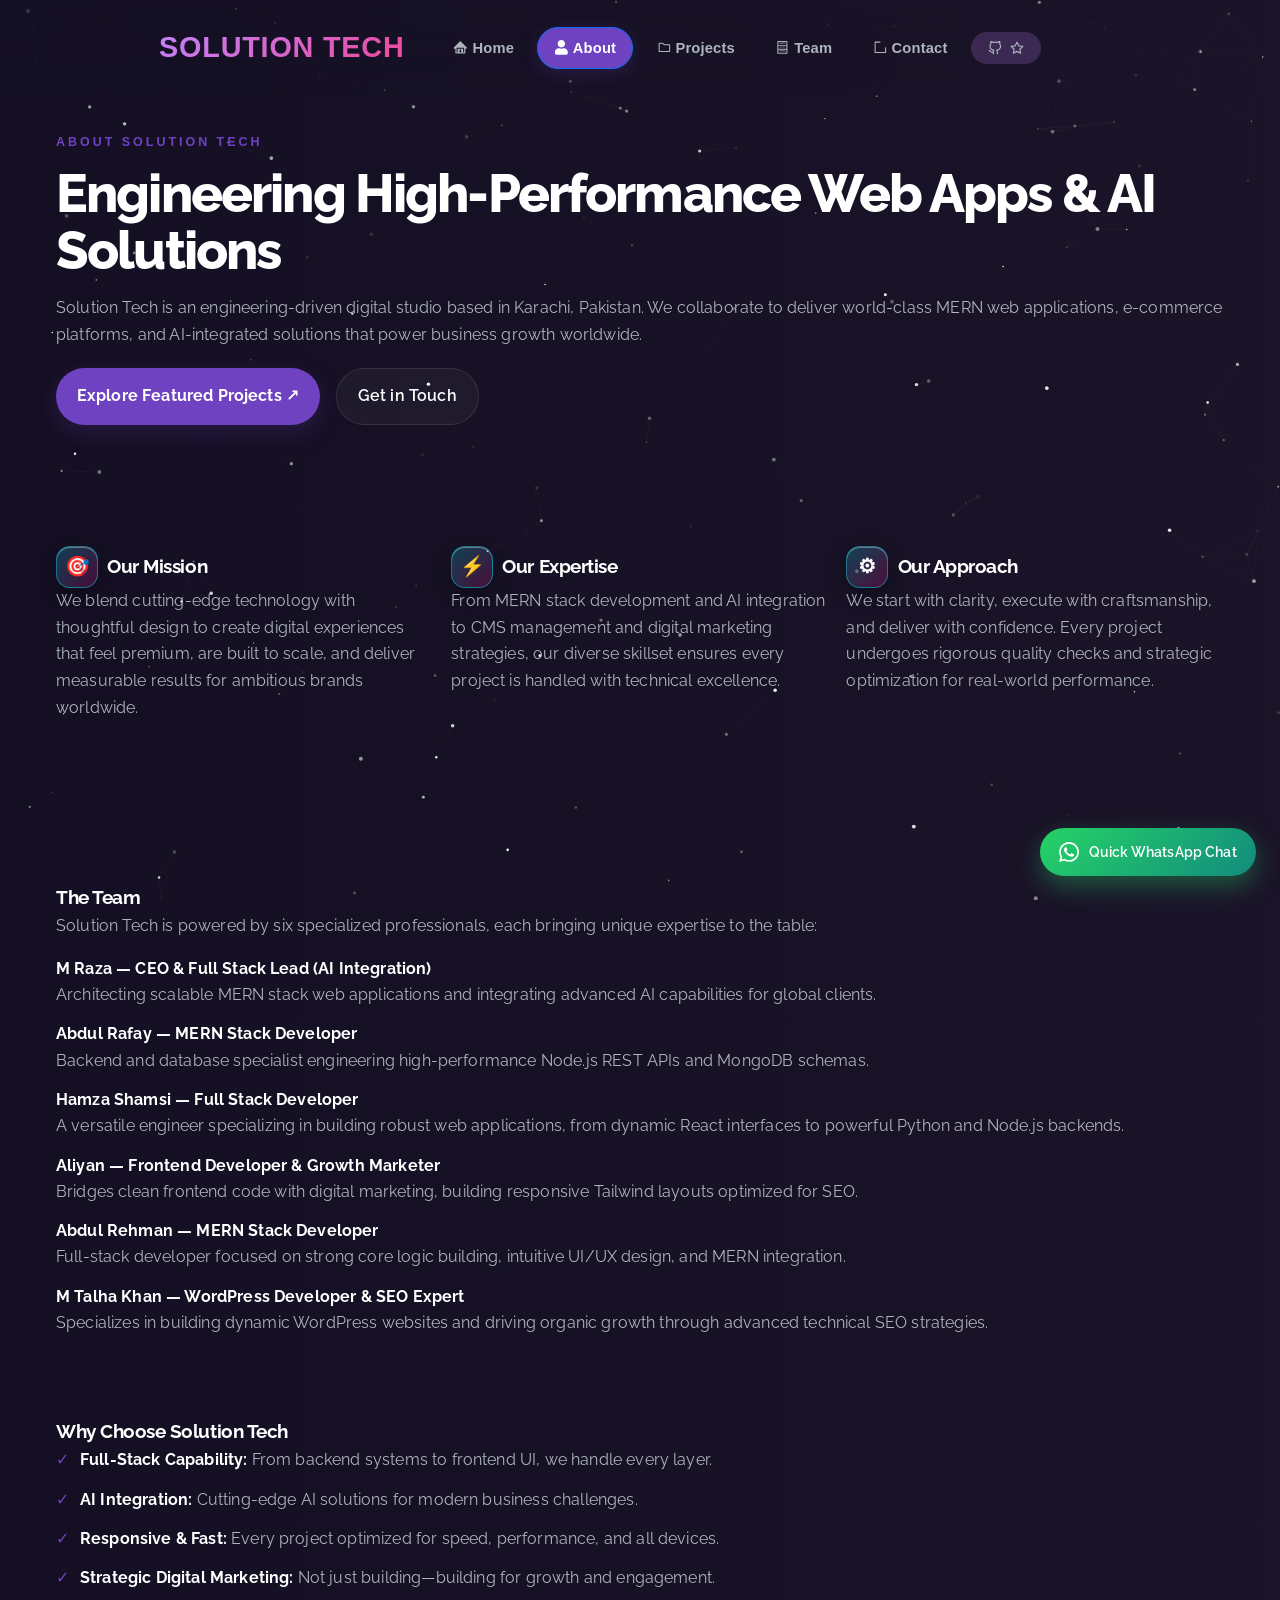
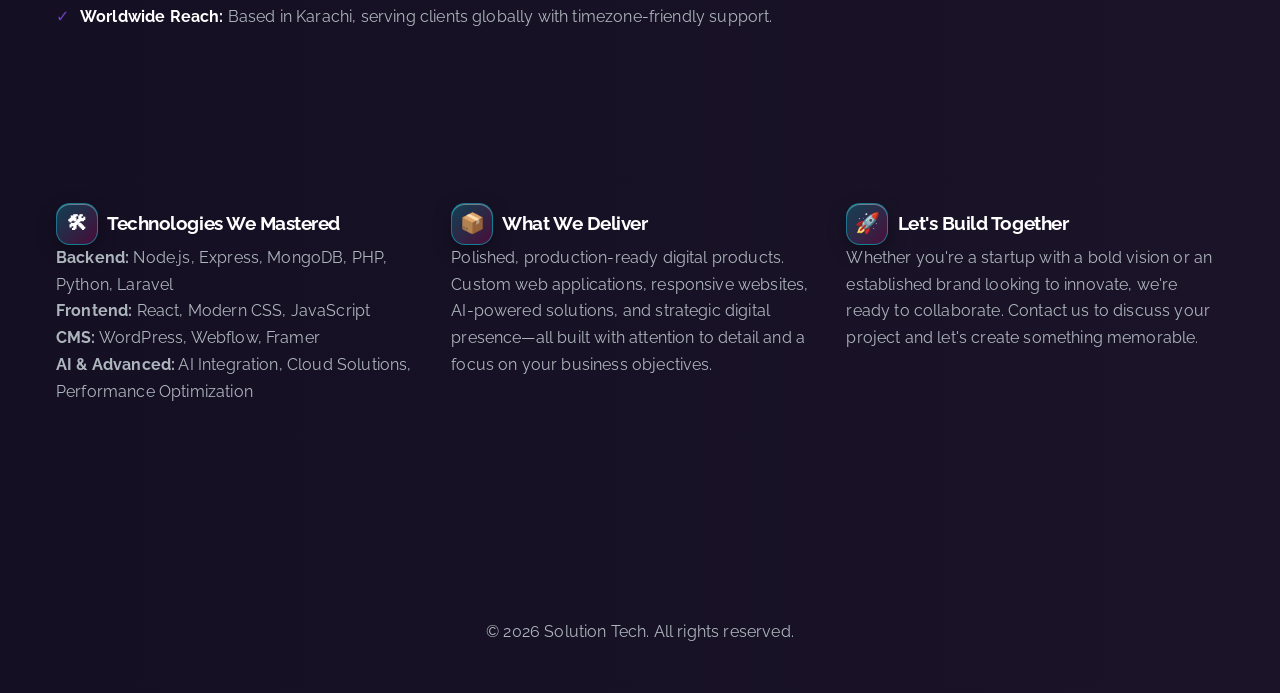
==== commit df1f0484: "Security fix: Use HTTPS for SVGs and remove external screenshot API to resolve Safe Browsing flag" ====
--- a/about.html
+++ b/about.html
@@ -21,11 +21,11 @@
         <svg width="24" height="24" viewBox="0 0 24 24" fill="none" stroke="currentColor" stroke-width="2" stroke-linecap="round" stroke-linejoin="round"><line x1="3" y1="12" x2="21" y2="12"></line><line x1="3" y1="6" x2="21" y2="6"></line><line x1="3" y1="18" x2="21" y2="18"></line></svg>
       </button>
       <nav class="site-nav" aria-label="Primary navigation">
-        <a href="index.html"><svg stroke="currentColor" fill="currentColor" stroke-width="0" viewBox="0 0 1024 1024" height="1em" width="1em" xmlns="http://www.w3.org/2000/svg" style="margin-bottom: -2px;"><path d="M946.5 505L560.1 118.8l-25.9-25.9a31.5 31.5 0 0 0-44.4 0L77.5 505a63.9 63.9 0 0 0-18.8 46c.4 35.2 29.7 63.3 64.9 63.3h42.5V940h691.8V614.3h43.4c17.1 0 33.2-6.7 45.3-18.8a63.6 63.6 0 0 0 18.7-45.3c0-17-6.7-33.1-18.8-45.2zM568 868H456V664h112v204zM704 868V614.3H320V868h-72V536h528v332h-72z"></path></svg> Home</a>
-        <a href="about.html" class="active"><svg stroke="currentColor" fill="currentColor" stroke-width="0" viewBox="0 0 448 512" height="1em" width="1em" xmlns="http://www.w3.org/2000/svg" style="margin-bottom: -2px;"><path d="M224 256c70.7 0 128-57.3 128-128S294.7 0 224 0 96 57.3 96 128s57.3 128 128 128zm89.6 32h-16.7c-22.2 10.2-46.9 16-72.9 16s-50.6-5.8-72.9-16h-16.7C60.2 288 0 348.2 0 422.4V464c0 26.5 21.5 48 48 48h352c26.5 0 48-21.5 48-48v-41.6c0-74.2-60.2-134.4-134.4-134.4z"></path></svg> About</a>
-        <a href="projects.html"><svg stroke="currentColor" fill="currentColor" stroke-width="0" viewBox="0 0 1024 1024" height="1em" width="1em" xmlns="http://www.w3.org/2000/svg" style="margin-bottom: -2px;"><path d="M880 298.4H521L403.7 186.2a8.15 8.15 0 0 0-5.5-2.2H144c-17.7 0-32 14.3-32 32v592c0 17.7 14.3 32 32 32h736c17.7 0 32-14.3 32-32V330.4c0-17.7-14.3-32-32-32zM840 768H184V256h188.5l119.6 114.4H840V768z"></path></svg> Projects</a>
-        <a href="team.html"><svg stroke="currentColor" fill="currentColor" stroke-width="0" viewBox="0 0 1024 1024" height="1em" width="1em" xmlns="http://www.w3.org/2000/svg" style="margin-bottom: -2px;"><path d="M832 64H192c-17.7 0-32 14.3-32 32v832c0 17.7 14.3 32 32 32h640c17.7 0 32-14.3 32-32V96c0-17.7-14.3-32-32-32zm-600 72h560v208H232V136zm560 480H232V408h560v208zm0 272H232V680h560v208zM304 240h416v-48H304v48zm0 272h416v-48H304v48zm0 272h416v-48H304v48z"></path></svg> Team</a>
-        <a href="contact.html"><svg stroke="currentColor" fill="currentColor" stroke-width="0" viewBox="0 0 1024 1024" height="1em" width="1em" xmlns="http://www.w3.org/2000/svg" style="margin-bottom: -2px;"><path d="M904 512h-56c-4.4 0-8 3.6-8 8v320H184V184h320c4.4 0 8-3.6 8-8v-56c0-4.4-3.6-8-8-8H144c-17.7 0-32 14.3-32 32v736c0 17.7 14.3 32 32 32h736c17.7 0 32-14.3 32-32V520c0-4.4-3.6-8-8-8z"></path></svg> Contact</a>
+        <a href="index.html"><svg stroke="currentColor" fill="currentColor" stroke-width="0" viewBox="0 0 1024 1024" height="1em" width="1em" xmlns="https://www.w3.org/2000/svg" style="margin-bottom: -2px;"><path d="M946.5 505L560.1 118.8l-25.9-25.9a31.5 31.5 0 0 0-44.4 0L77.5 505a63.9 63.9 0 0 0-18.8 46c.4 35.2 29.7 63.3 64.9 63.3h42.5V940h691.8V614.3h43.4c17.1 0 33.2-6.7 45.3-18.8a63.6 63.6 0 0 0 18.7-45.3c0-17-6.7-33.1-18.8-45.2zM568 868H456V664h112v204zM704 868V614.3H320V868h-72V536h528v332h-72z"></path></svg> Home</a>
+        <a href="about.html" class="active"><svg stroke="currentColor" fill="currentColor" stroke-width="0" viewBox="0 0 448 512" height="1em" width="1em" xmlns="https://www.w3.org/2000/svg" style="margin-bottom: -2px;"><path d="M224 256c70.7 0 128-57.3 128-128S294.7 0 224 0 96 57.3 96 128s57.3 128 128 128zm89.6 32h-16.7c-22.2 10.2-46.9 16-72.9 16s-50.6-5.8-72.9-16h-16.7C60.2 288 0 348.2 0 422.4V464c0 26.5 21.5 48 48 48h352c26.5 0 48-21.5 48-48v-41.6c0-74.2-60.2-134.4-134.4-134.4z"></path></svg> About</a>
+        <a href="projects.html"><svg stroke="currentColor" fill="currentColor" stroke-width="0" viewBox="0 0 1024 1024" height="1em" width="1em" xmlns="https://www.w3.org/2000/svg" style="margin-bottom: -2px;"><path d="M880 298.4H521L403.7 186.2a8.15 8.15 0 0 0-5.5-2.2H144c-17.7 0-32 14.3-32 32v592c0 17.7 14.3 32 32 32h736c17.7 0 32-14.3 32-32V330.4c0-17.7-14.3-32-32-32zM840 768H184V256h188.5l119.6 114.4H840V768z"></path></svg> Projects</a>
+        <a href="team.html"><svg stroke="currentColor" fill="currentColor" stroke-width="0" viewBox="0 0 1024 1024" height="1em" width="1em" xmlns="https://www.w3.org/2000/svg" style="margin-bottom: -2px;"><path d="M832 64H192c-17.7 0-32 14.3-32 32v832c0 17.7 14.3 32 32 32h640c17.7 0 32-14.3 32-32V96c0-17.7-14.3-32-32-32zm-600 72h560v208H232V136zm560 480H232V408h560v208zm0 272H232V680h560v208zM304 240h416v-48H304v48zm0 272h416v-48H304v48zm0 272h416v-48H304v48z"></path></svg> Team</a>
+        <a href="contact.html"><svg stroke="currentColor" fill="currentColor" stroke-width="0" viewBox="0 0 1024 1024" height="1em" width="1em" xmlns="https://www.w3.org/2000/svg" style="margin-bottom: -2px;"><path d="M904 512h-56c-4.4 0-8 3.6-8 8v320H184V184h320c4.4 0 8-3.6 8-8v-56c0-4.4-3.6-8-8-8H144c-17.7 0-32 14.3-32 32v736c0 17.7 14.3 32 32 32h736c17.7 0 32-14.3 32-32V520c0-4.4-3.6-8-8-8z"></path></svg> Contact</a>
         <a href="https://github.com/raoraza12" target="_blank" class="fork-btn">
           <svg width="14" height="14" viewBox="0 0 24 24" fill="none" stroke="currentColor" stroke-width="2" stroke-linecap="round" stroke-linejoin="round"><path d="M9 19c-5 1.5-5-2.5-7-3m14 6v-3.87a3.37 3.37 0 0 0-.94-2.61c3.14-.35 6.44-1.54 6.44-7A5.44 5.44 0 0 0 20 4.77 5.07 5.07 0 0 0 19.91 1S18.73.65 16 2.48a13.38 13.38 0 0 0-7 0C6.27.65 5.09 1 5.09 1A5.07 5.07 0 0 0 5 4.77a5.44 5.44 0 0 0-1.5 3.78c0 5.42 3.3 6.61 6.44 7A3.37 3.37 0 0 0 9 18.13V22"></path></svg>
           <svg width="14" height="14" viewBox="0 0 24 24" fill="none" stroke="currentColor" stroke-width="2" stroke-linecap="round" stroke-linejoin="round"><polygon points="12 2 15.09 8.26 22 9.27 17 14.14 18.18 21.02 12 17.77 5.82 21.02 7 14.14 2 9.27 8.91 8.26 12 2"></polygon></svg>
@@ -120,3 +120,4 @@
 
 
 
+
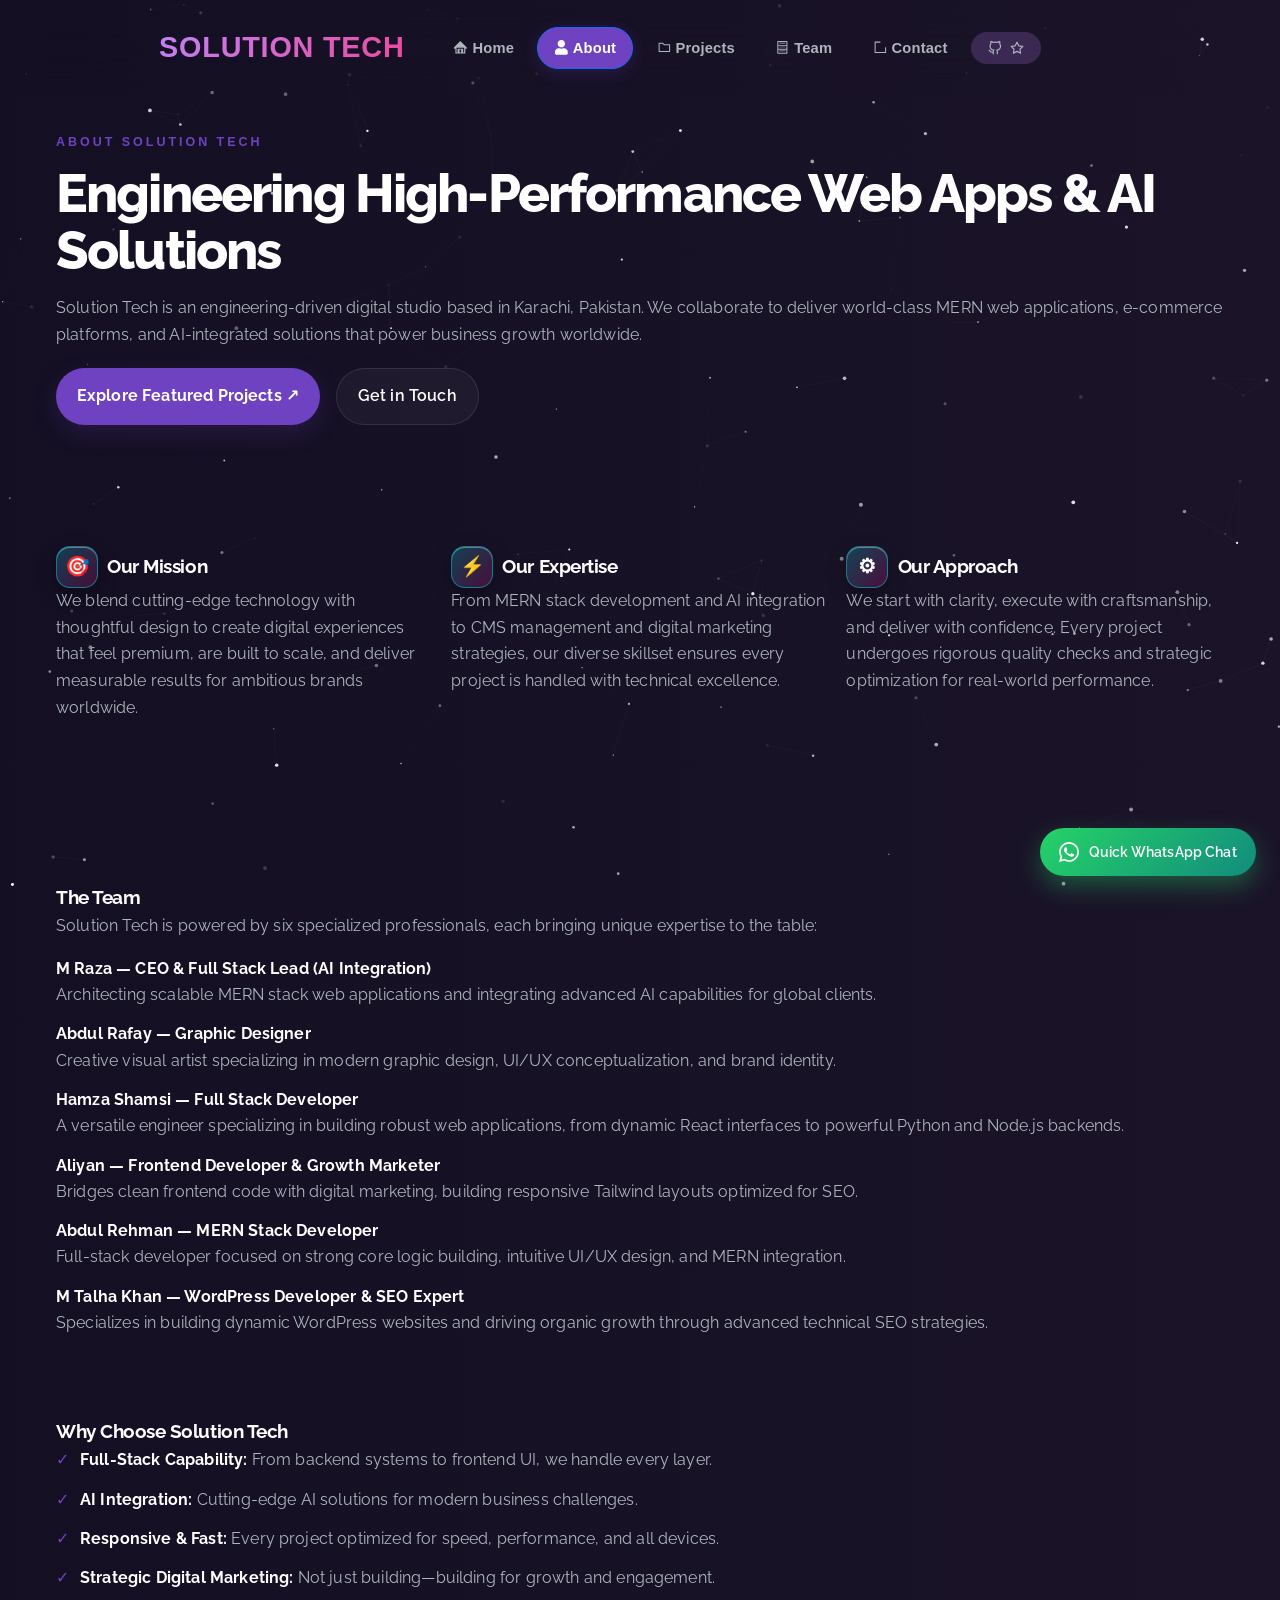
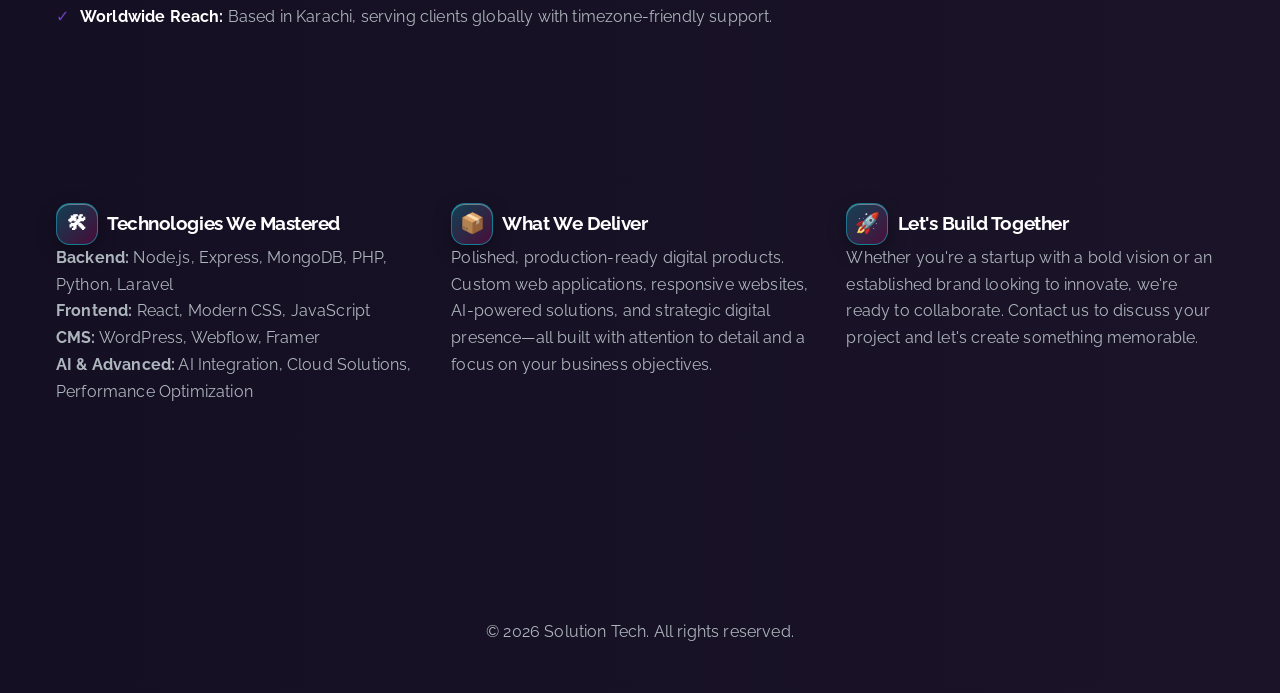
==== commit 5866733e: "Update portfolio content and links" ====
--- a/about.html
+++ b/about.html
@@ -26,7 +26,7 @@
         <a href="projects.html"><svg stroke="currentColor" fill="currentColor" stroke-width="0" viewBox="0 0 1024 1024" height="1em" width="1em" xmlns="https://www.w3.org/2000/svg" style="margin-bottom: -2px;"><path d="M880 298.4H521L403.7 186.2a8.15 8.15 0 0 0-5.5-2.2H144c-17.7 0-32 14.3-32 32v592c0 17.7 14.3 32 32 32h736c17.7 0 32-14.3 32-32V330.4c0-17.7-14.3-32-32-32zM840 768H184V256h188.5l119.6 114.4H840V768z"></path></svg> Projects</a>
         <a href="team.html"><svg stroke="currentColor" fill="currentColor" stroke-width="0" viewBox="0 0 1024 1024" height="1em" width="1em" xmlns="https://www.w3.org/2000/svg" style="margin-bottom: -2px;"><path d="M832 64H192c-17.7 0-32 14.3-32 32v832c0 17.7 14.3 32 32 32h640c17.7 0 32-14.3 32-32V96c0-17.7-14.3-32-32-32zm-600 72h560v208H232V136zm560 480H232V408h560v208zm0 272H232V680h560v208zM304 240h416v-48H304v48zm0 272h416v-48H304v48zm0 272h416v-48H304v48z"></path></svg> Team</a>
         <a href="contact.html"><svg stroke="currentColor" fill="currentColor" stroke-width="0" viewBox="0 0 1024 1024" height="1em" width="1em" xmlns="https://www.w3.org/2000/svg" style="margin-bottom: -2px;"><path d="M904 512h-56c-4.4 0-8 3.6-8 8v320H184V184h320c4.4 0 8-3.6 8-8v-56c0-4.4-3.6-8-8-8H144c-17.7 0-32 14.3-32 32v736c0 17.7 14.3 32 32 32h736c17.7 0 32-14.3 32-32V520c0-4.4-3.6-8-8-8z"></path></svg> Contact</a>
-        <a href="https://github.com/raoraza12" target="_blank" class="fork-btn">
+        <a href="https://github.com/solution-tech1" target="_blank" class="fork-btn">
           <svg width="14" height="14" viewBox="0 0 24 24" fill="none" stroke="currentColor" stroke-width="2" stroke-linecap="round" stroke-linejoin="round"><path d="M9 19c-5 1.5-5-2.5-7-3m14 6v-3.87a3.37 3.37 0 0 0-.94-2.61c3.14-.35 6.44-1.54 6.44-7A5.44 5.44 0 0 0 20 4.77 5.07 5.07 0 0 0 19.91 1S18.73.65 16 2.48a13.38 13.38 0 0 0-7 0C6.27.65 5.09 1 5.09 1A5.07 5.07 0 0 0 5 4.77a5.44 5.44 0 0 0-1.5 3.78c0 5.42 3.3 6.61 6.44 7A3.37 3.37 0 0 0 9 18.13V22"></path></svg>
           <svg width="14" height="14" viewBox="0 0 24 24" fill="none" stroke="currentColor" stroke-width="2" stroke-linecap="round" stroke-linejoin="round"><polygon points="12 2 15.09 8.26 22 9.27 17 14.14 18.18 21.02 12 17.77 5.82 21.02 7 14.14 2 9.27 8.91 8.26 12 2"></polygon></svg>
         </a>
@@ -65,7 +65,7 @@
           <p>Solution Tech is powered by six specialized professionals, each bringing unique expertise to the table:</p>
           <ul style="list-style: none; padding: 0; margin-top: 1rem; color: var(--muted);">
             <li style="margin-bottom: 0.8rem;"><strong style="color: var(--text);">M Raza — CEO & Full Stack Lead (AI Integration)</strong><br/>Architecting scalable MERN stack web applications and integrating advanced AI capabilities for global clients.</li>
-            <li style="margin-bottom: 0.8rem;"><strong style="color: var(--text);">Abdul Rafay — MERN Stack Developer</strong><br/>Backend and database specialist engineering high-performance Node.js REST APIs and MongoDB schemas.</li>
+            <li style="margin-bottom: 0.8rem;"><strong style="color: var(--text);">Abdul Rafay — Graphic Designer</strong><br/>Creative visual artist specializing in modern graphic design, UI/UX conceptualization, and brand identity.</li>
             <li style="margin-bottom: 0.8rem;"><strong style="color: var(--text);">Hamza Shamsi — Full Stack Developer</strong><br/>A versatile engineer specializing in building robust web applications, from dynamic React interfaces to powerful Python and Node.js backends.</li>
             <li style="margin-bottom: 0.8rem;"><strong style="color: var(--text);">Aliyan — Frontend Developer & Growth Marketer</strong><br/>Bridges clean frontend code with digital marketing, building responsive Tailwind layouts optimized for SEO.</li>
             <li style="margin-bottom: 0.8rem;"><strong style="color: var(--text);">Abdul Rehman — MERN Stack Developer</strong><br/>Full-stack developer focused on strong core logic building, intuitive UI/UX design, and MERN integration.</li>
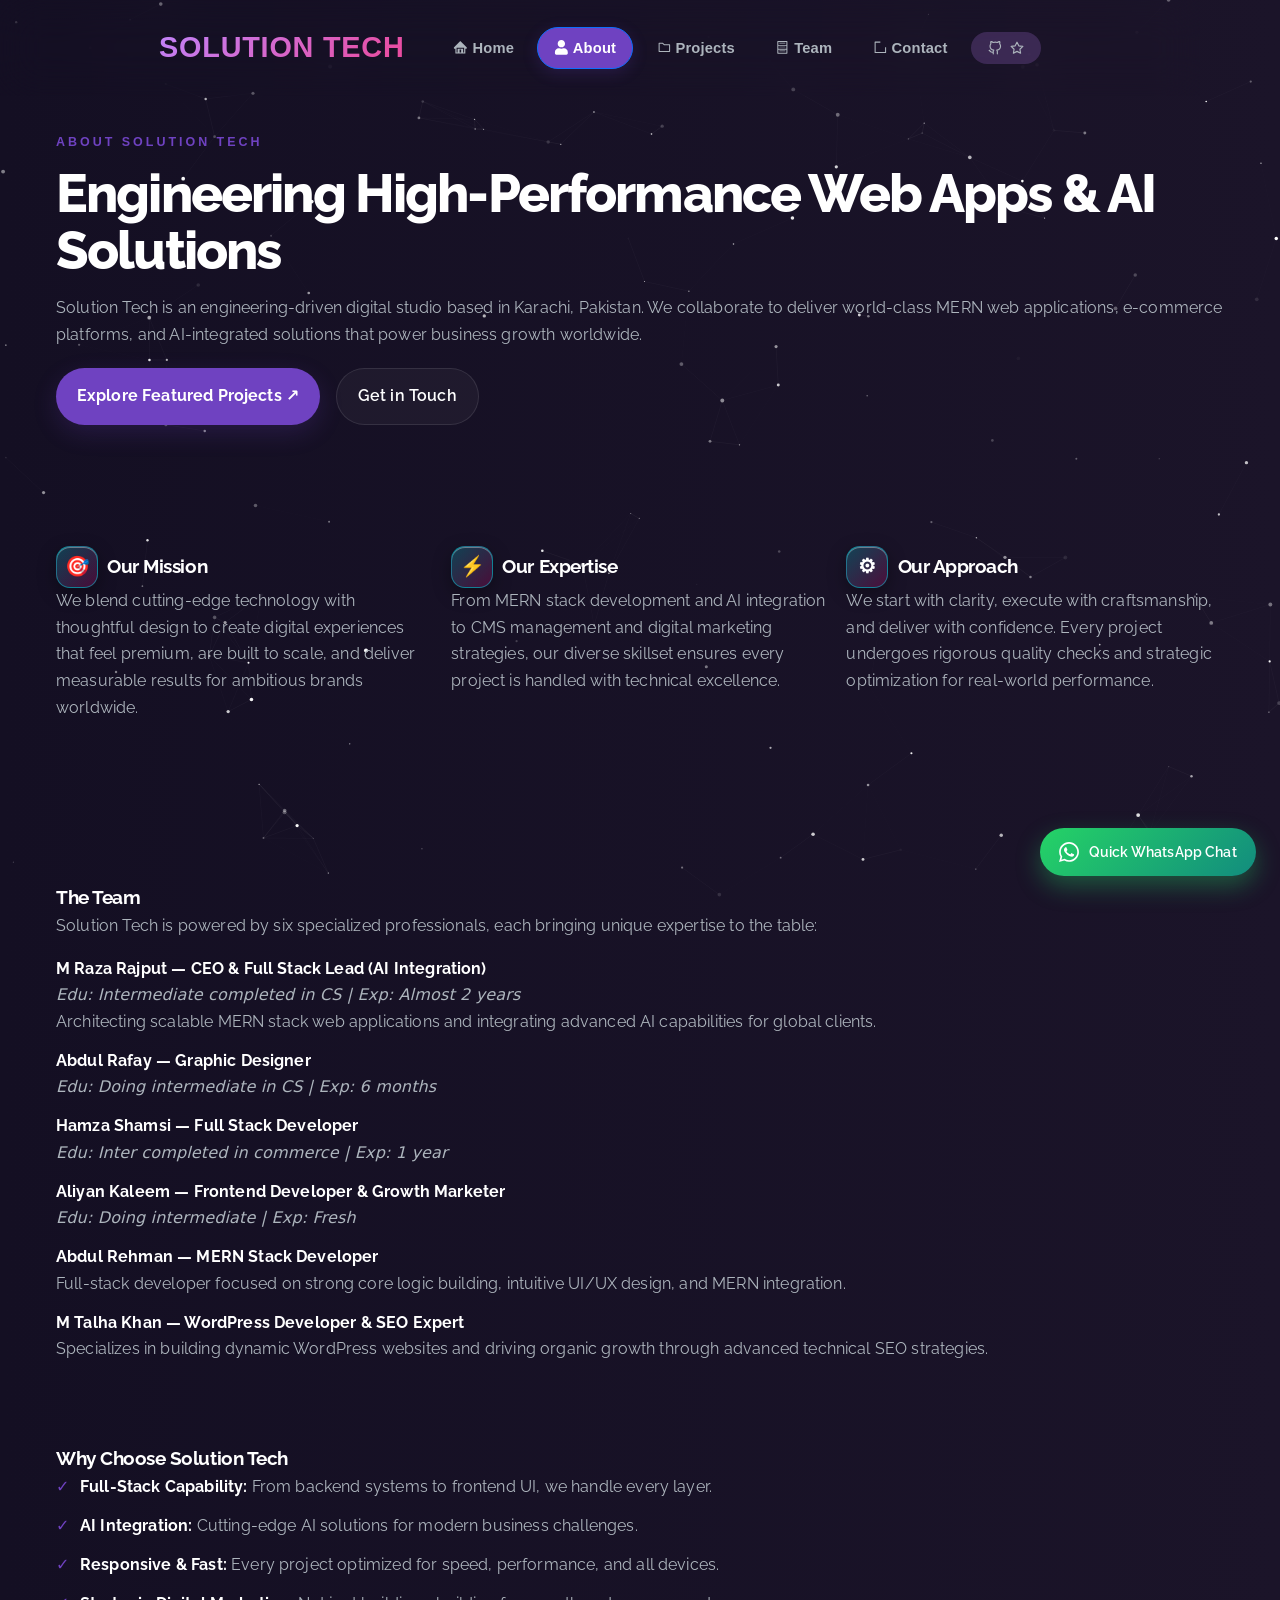
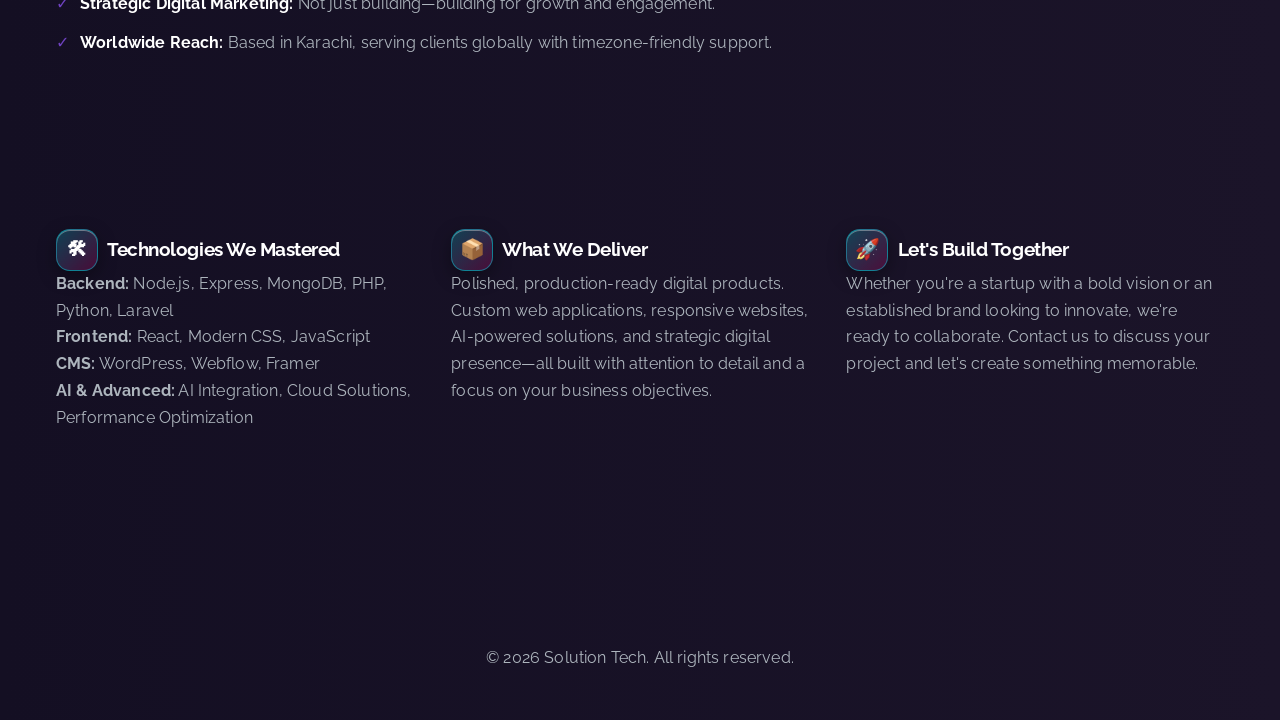
==== commit a52d63a8: "Update projects images and team info" ====
--- a/about.html
+++ b/about.html
@@ -64,10 +64,10 @@
           <h3>The Team</h3>
           <p>Solution Tech is powered by six specialized professionals, each bringing unique expertise to the table:</p>
           <ul style="list-style: none; padding: 0; margin-top: 1rem; color: var(--muted);">
-            <li style="margin-bottom: 0.8rem;"><strong style="color: var(--text);">M Raza — CEO & Full Stack Lead (AI Integration)</strong><br/>Architecting scalable MERN stack web applications and integrating advanced AI capabilities for global clients.</li>
-            <li style="margin-bottom: 0.8rem;"><strong style="color: var(--text);">Abdul Rafay — Graphic Designer</strong><br/>Creative visual artist specializing in modern graphic design, UI/UX conceptualization, and brand identity.</li>
-            <li style="margin-bottom: 0.8rem;"><strong style="color: var(--text);">Hamza Shamsi — Full Stack Developer</strong><br/>A versatile engineer specializing in building robust web applications, from dynamic React interfaces to powerful Python and Node.js backends.</li>
-            <li style="margin-bottom: 0.8rem;"><strong style="color: var(--text);">Aliyan — Frontend Developer & Growth Marketer</strong><br/>Bridges clean frontend code with digital marketing, building responsive Tailwind layouts optimized for SEO.</li>
+            <li style="margin-bottom: 0.8rem;"><strong style="color: var(--text);">M Raza Rajput — CEO & Full Stack Lead (AI Integration)</strong><br/><em>Edu: Intermediate completed in CS | Exp: Almost 2 years</em><br/>Architecting scalable MERN stack web applications and integrating advanced AI capabilities for global clients.</li>
+            <li style="margin-bottom: 0.8rem;"><strong style="color: var(--text);">Abdul Rafay — Graphic Designer</strong><br/><em>Edu: Doing intermediate in CS | Exp: 6 months</em><br/></li>
+            <li style="margin-bottom: 0.8rem;"><strong style="color: var(--text);">Hamza Shamsi — Full Stack Developer</strong><br/><em>Edu: Inter completed in commerce | Exp: 1 year</em><br/></li>
+            <li style="margin-bottom: 0.8rem;"><strong style="color: var(--text);">Aliyan Kaleem — Frontend Developer & Growth Marketer</strong><br/><em>Edu: Doing intermediate | Exp: Fresh</em><br/></li>
             <li style="margin-bottom: 0.8rem;"><strong style="color: var(--text);">Abdul Rehman — MERN Stack Developer</strong><br/>Full-stack developer focused on strong core logic building, intuitive UI/UX design, and MERN integration.</li>
             <li><strong style="color: var(--text);">M Talha Khan — WordPress Developer & SEO Expert</strong><br/>Specializes in building dynamic WordPress websites and driving organic growth through advanced technical SEO strategies.</li>
           </ul>
